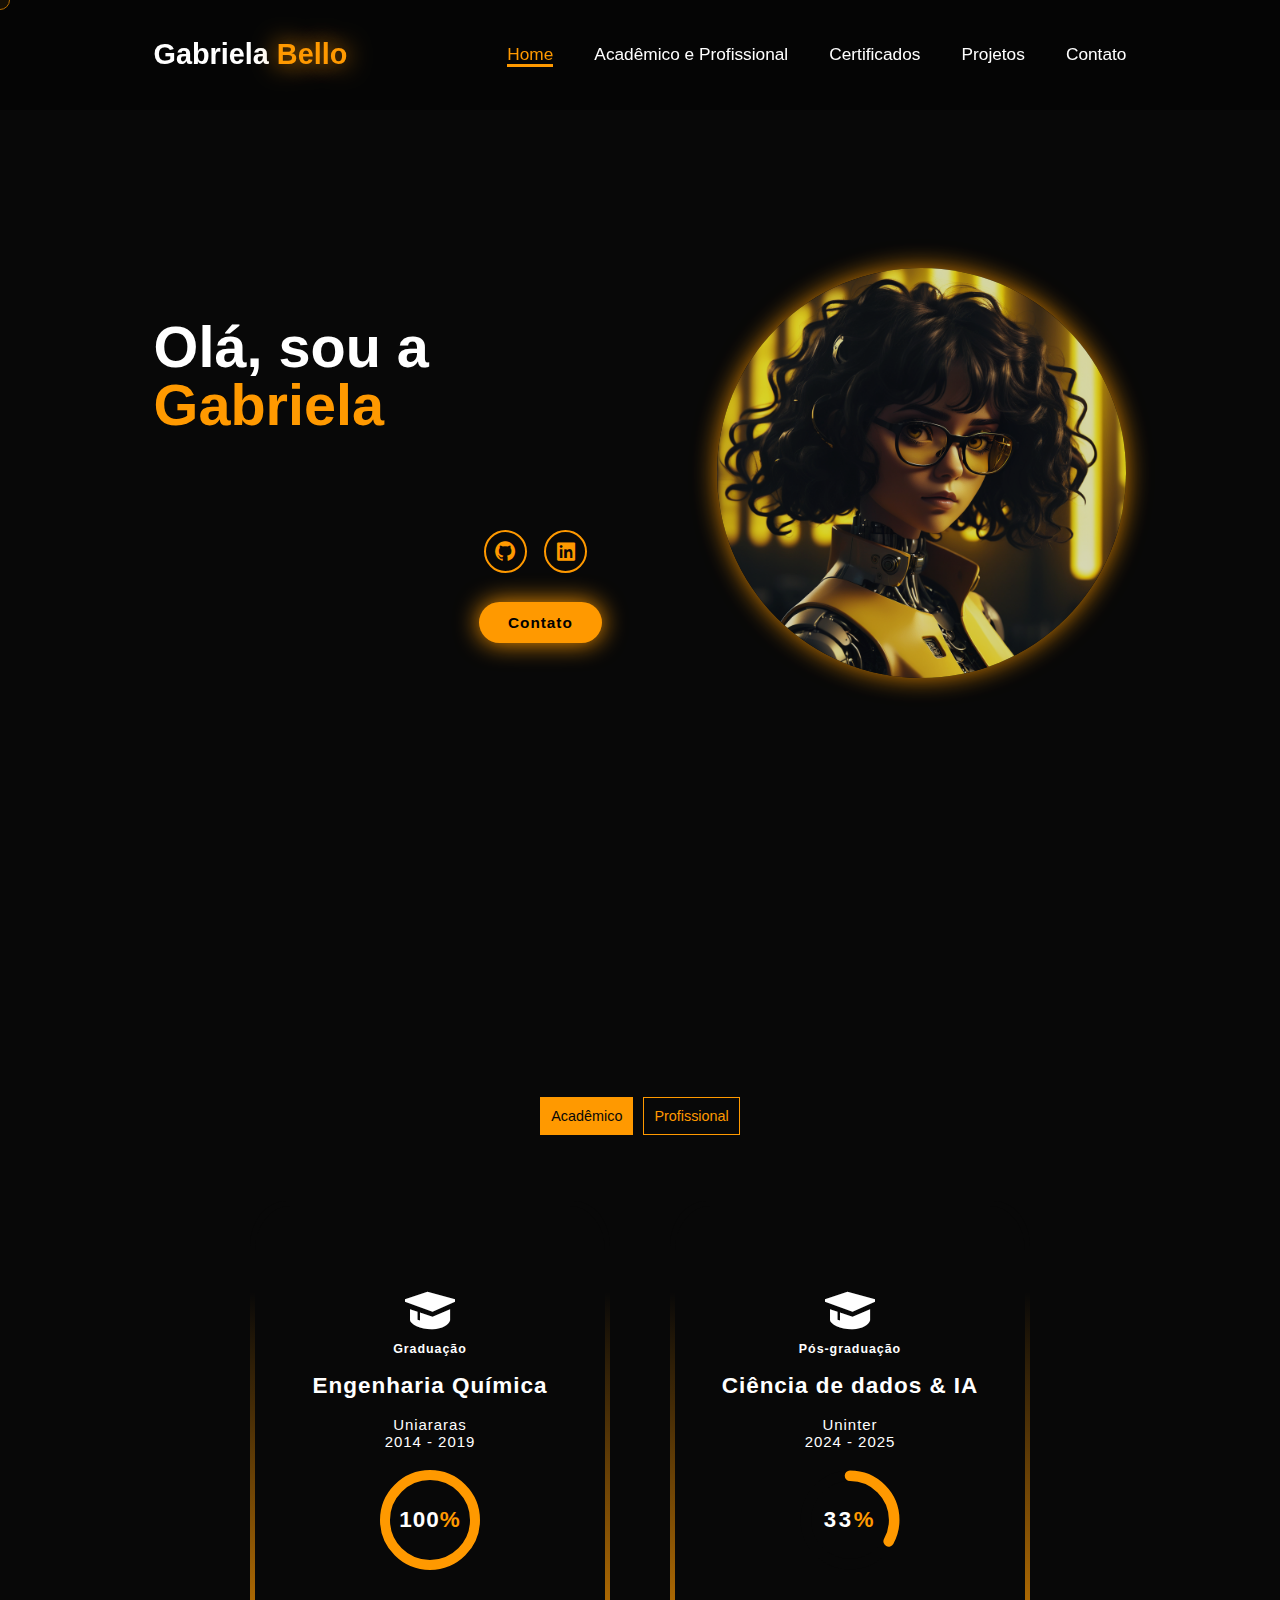
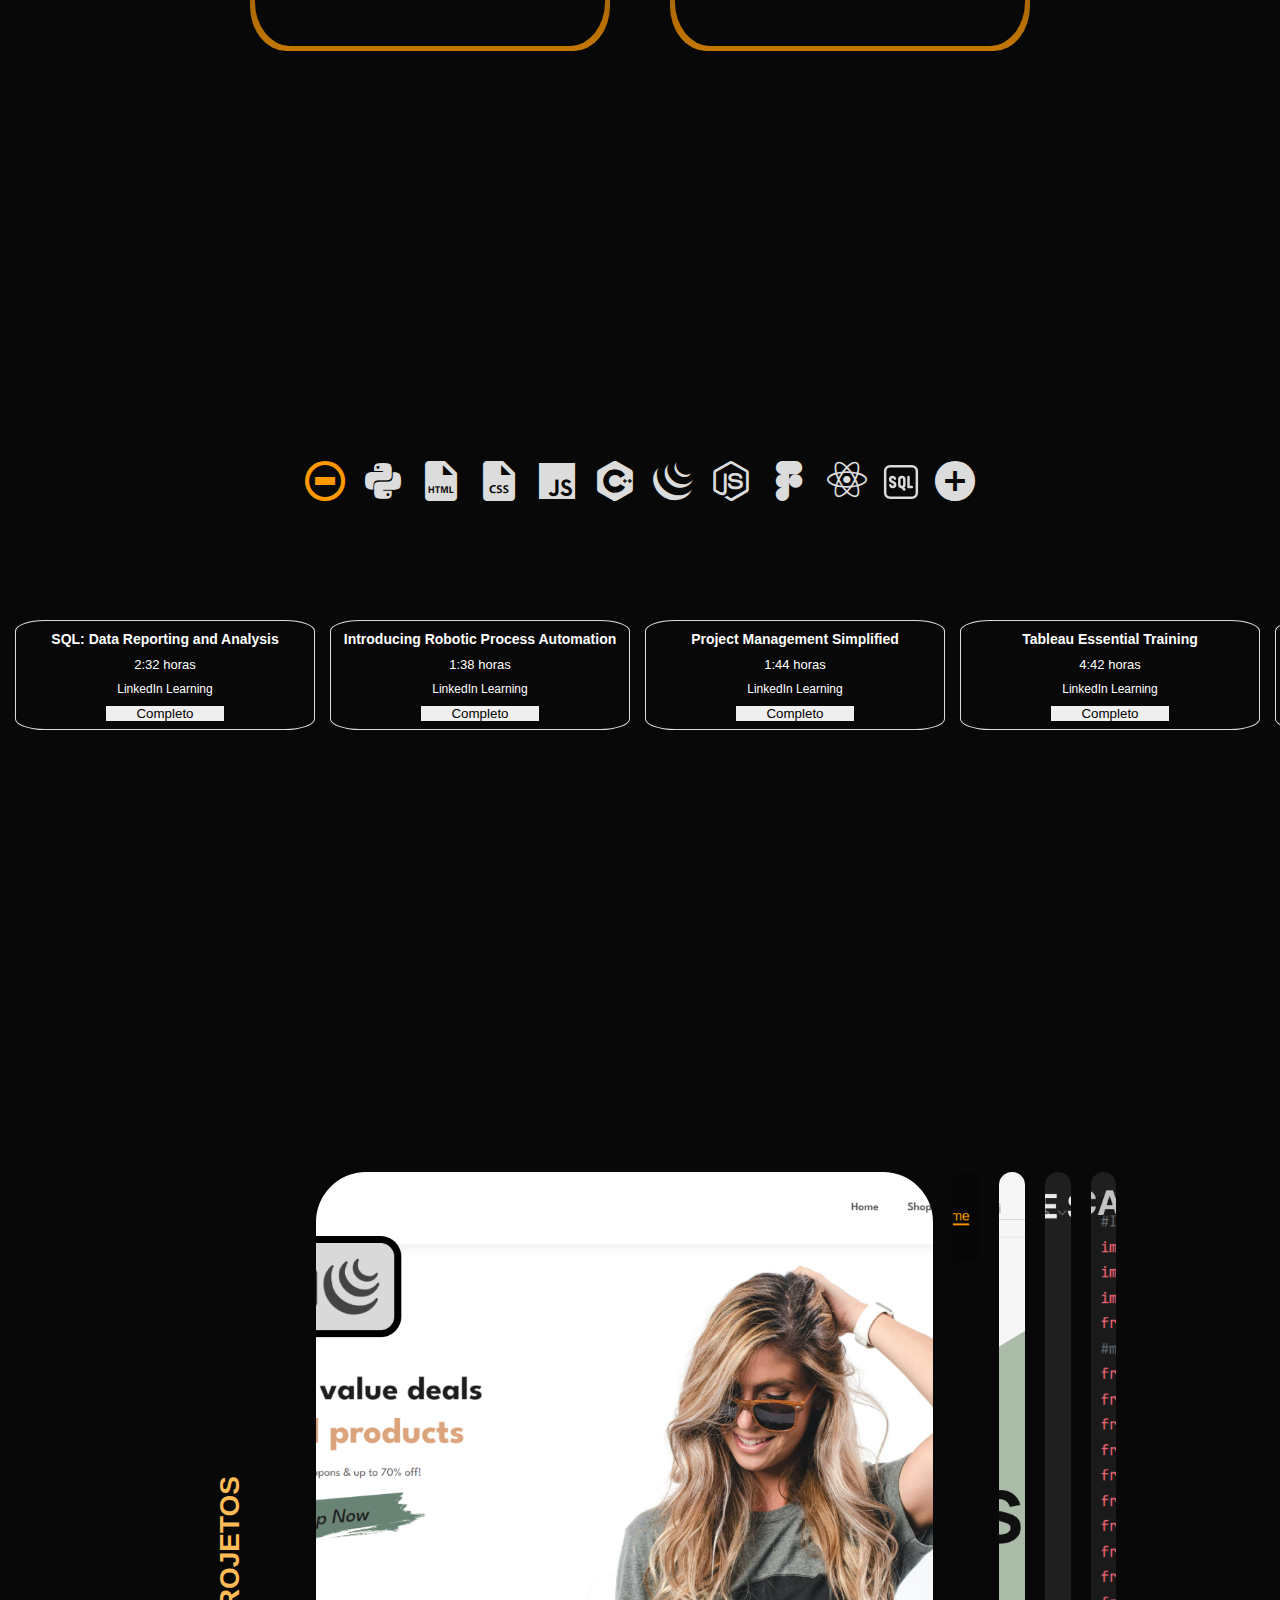
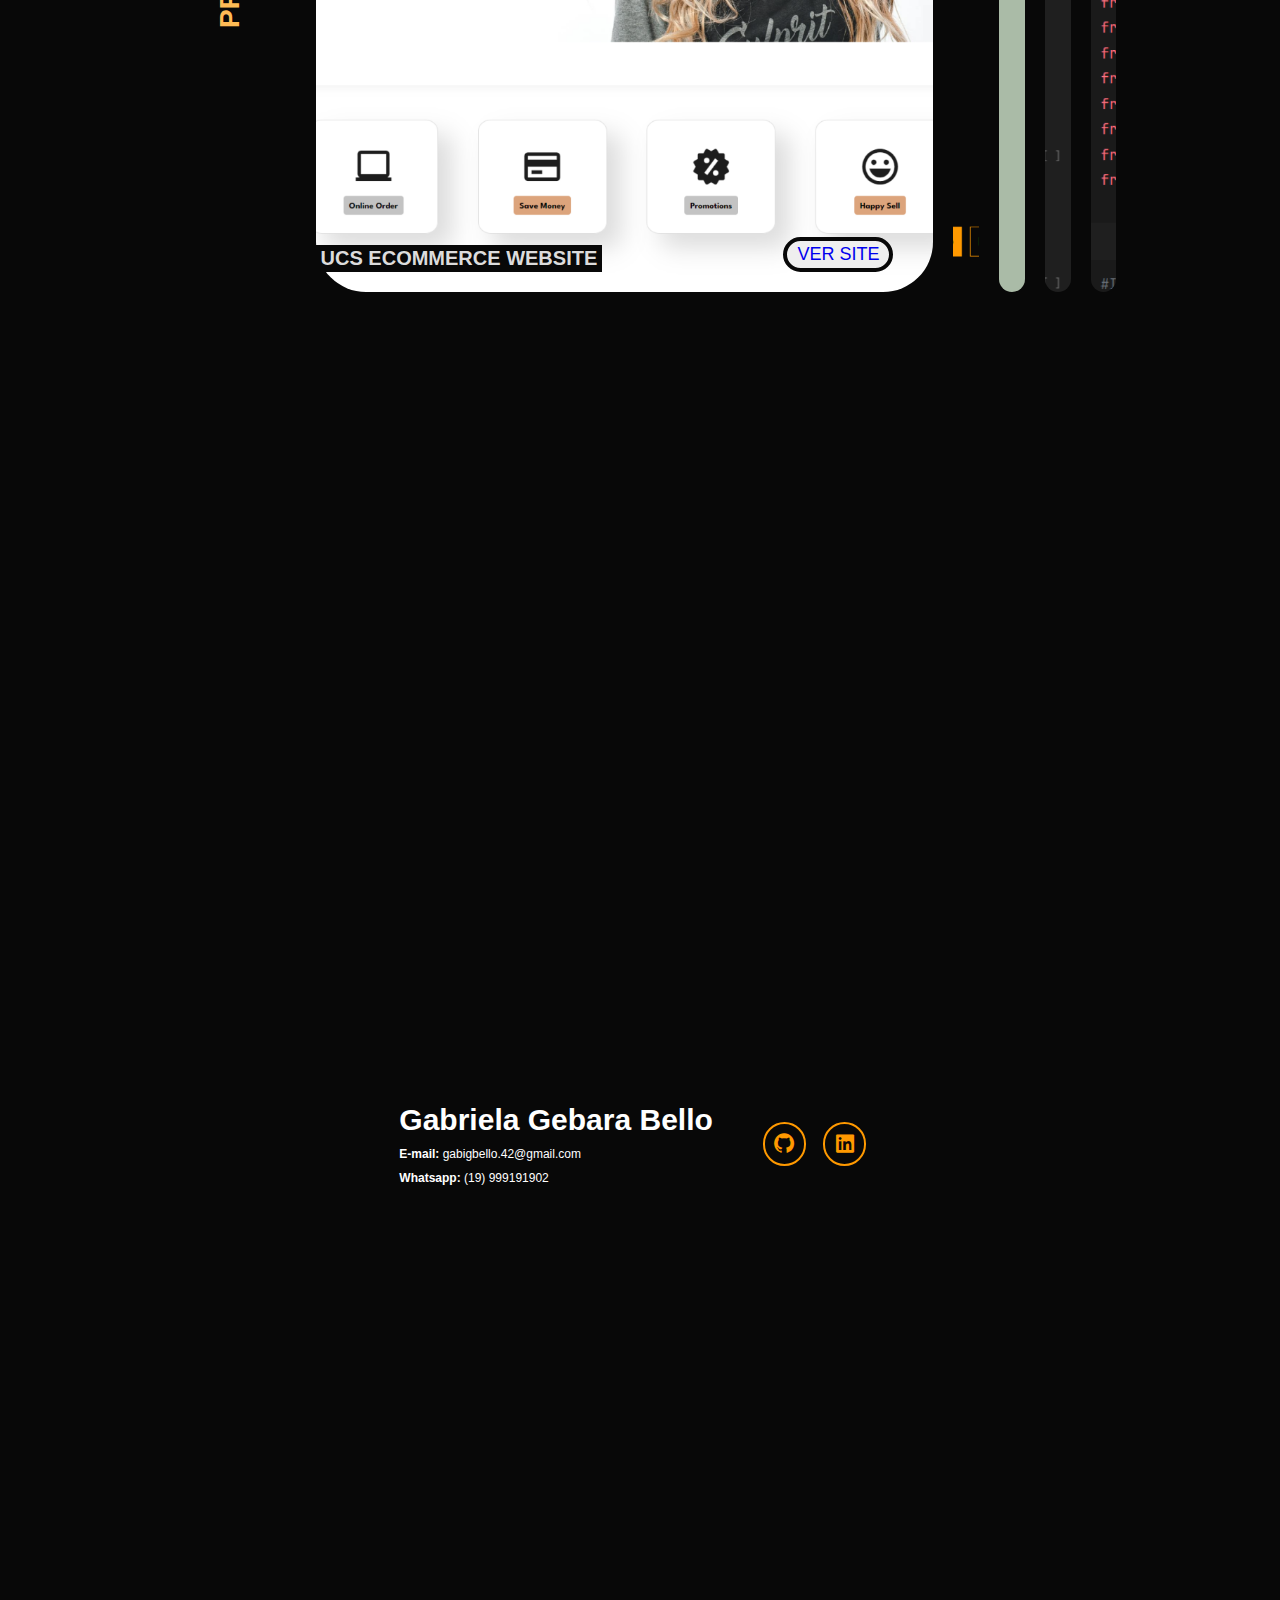
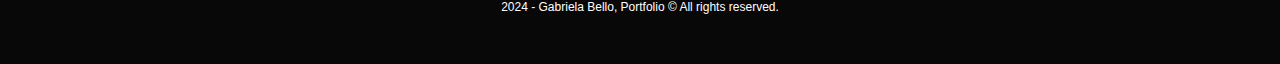
==== index.html @ f9c64245 "Update index.html" ====
<!DOCTYPE html>
<html lang="en">
<head>
    <meta charset="UTF-8">
    <meta name="viewport" content="width=device-width, initial-scale=1.0">
    <title>Gabriela Bello</title>
    <link rel="stylesheet" href="./styles.css"/>
    <link href='https://unpkg.com/boxicons@2.1.4/css/boxicons.min.css' 
    rel='stylesheet'>
    <script src="./jquery/jquery-3.7.1.js"></script>
</head>
<body>
    <!--CURSOR SETTINGS-->
    <div class="cursor outer"></div>
    <div class="cursor inner"></div>

    <!--HEADER-->
    <header class="header">
        <a href="#home" class="logo">
            Gabriela <span>Bello</span>
        </a>

        <i class="bx bx-menu" id="menu-icon"></i>

        <nav class="navbar">
            <a href="#home" class="active">Home</a>
            <a href="#container_one">Acadêmico e Profissional</a>
            <a href="#knowledge">Certificados</a>
            <a href="#projects">Projetos</a>
            <a href="#contato">Contato</a>
        </nav>
    </header>

    <!--TELA INICIAL-->
    <section class="home" id="home">
        <div class="home-content">
            <h1>Olá, sou a <span>Gabriela</span></h1>
            <h3 class="text-animation">
                <span></span>
            </h3>

            <div class="social-icons">
                <a href="https://github.com/gabigbello">
                    <i class="bx bxl-github"></i>
                </a>
                <a href="https://www.linkedin.com/in/gabriela-gebara-bello-a9118a156/">
                    <i class="bx bxl-linkedin-square"></i>
                </a>
            </div>

            <div class="btn-group">
                <a href="#contato" class="btn">Contato</a>
            </div>
        </div>

        <div class="home-img">
            <img src="./images/Mysterious girl af831bce-9a97-474a-bcb1-e048ca433505.png" alt="AI generated image"/>
        </div>
    </section>

    <!--ACADÊMICO E PROFISSIONAL-->
    <section class="container" id="container_one">
        <div class="titles-btn">
            <button class="tab_btn active">Acadêmico</button>
            <button class="tab_btn">Profissional</button>
        </div>
        <!--Acadêmico-->
        <div class="content active">
            <div class="boxes">
                <div class="box_one">
                    <div class="text_boxone">
                        <i class='bx bxs-graduation'></i>
                        <h5>Graduação</h5><br>
                        <h2>Engenharia Química</h2><br>
                        <p>Uniararas<br>2014 - 2019</p>
                        <div class="circle-percentil">
                            <h2>100<span>%</span></h2></div>
                            </div>
                        </div>
                <div class="box_two">
                    <div class="text_boxtwo">
                        <i class='bx bxs-graduation'></i>
                        <h5>Pós-graduação</h5><br>
                        <h2>Ciência de dados & IA</h2><br>
                        <p>Uninter<br>2024 - 2025</p>
                        <svg class="circle-percentil" viewBox="0 0 36 36">
                            <path class="circle-bg"
                                d="M18 2.0845
                                    a 15.9155 15.9155 0 0 1 0 31.831
                                    a 15.9155 15.9155 0 0 1 0 -31.831"
                            />
                            <path class="circle"
                                stroke-dasharray="33, 100"
                                d="M18 2.0845
                                    a 15.9155 15.9155 0 0 1 0 31.831
                                    a 15.9155 15.9155 0 0 1 0 -31.831"
                            />
                            <text x="18" y="20.35" class="percentage">33<tspan>%</tspan></text>
                        </svg>
                    </div>
                </div>
            </div>
        </div>



        <!--Linetime - Profissional-->
        <div class="content">
            <div class="timeline">
                <ol>
                    <li>
                        <div>
                            <time>2016</time>
                            <h2>Tradutora de Conteúdos EN - PT</h2>
                            <h3>Freelancer</h4>
                            <p><i class='bx bx-current-location'></i>Freelancer.com</p>
                        </div>
                    </li>
                    <li>
                        <div>
                            <time>2019</time>
                            <h2>Aprendiz administrativo</h2>
                            <h3>Federal-Mogul/Tenneco Powertrain</h4>
                            <p><i class='bx bx-current-location'></i>Araras - SP</p>
                        </div>
                    </li>
                    <li>
                        <div>
                            <time>2020</time>
                            <h2>Estagiária em Compras</h2>
                            <h3>Tenneco Powertrain</h4>
                            <p><i class='bx bx-current-location'></i>Araras - SP</p>
                        </div>
                    </li>
                    <li>
                        <div>
                            <time>2021</time>
                            <h2>Analista de Compras Jr.</h2>
                            <h3>Stanley Electric do Brasil</h4>
                            <p><i class='bx bx-current-location'></i>Limeira - SP</p>
                        </div>
                    </li>
                    <li>
                        <div>
                            <time>2021</time>
                            <h2>Compradora Estratégica Jr.</h2>
                            <h3>Dairy Partners Americas</h4>
                            <p><i class='bx bx-current-location'></i>Araras - SP</p>
                        </div>
                    </li>
                    <li>
                        <div>
                            <time>2023</time>
                            <h2>Compradora Estratégica PL.</h2>
                            <h3>Dairy Partners Americas</h4>
                            <p><i class='bx bx-current-location'></i>Araras - SP</p>
                        </div>
                    </li>
                    <li>
                        <div>
                            <time>2024</time>
                            <h2>Analista de Compras PL.</h2>
                            <h3>Hyundai Motor Brasil</h4>
                            <p><i class='bx bx-current-location'></i>Piracicaba - SP</p>
                        </div>
                    </li>
                </ol>
        </div>
        </div>
    </section>

    <!--CERTIFICADOS E CONHECIMENTOS-->
    <div class="knowledge" id="knowledge">
        <div class="conhecimentos">
            <ol>
                <li id="clean"><i class='bx bx-no-entry'></i></li>
                <li id="python-course"><i class='bx bxl-python'></i></li>
                <li id="web-course"><i class='bx bxs-file-html' ></i></li>
                <li id="web-course"><i class='bx bxs-file-css' ></i></li>
                <li id="web-course"><i class='bx bxl-javascript' ></i></li>
                <li id="c-course"><i class='bx bxl-c-plus-plus' ></i></li>
                <li id="web-course"><i class='bx bxl-jquery' ></i></li>
                <li id="web-course"><i class='bx bxl-nodejs' ></i></li>
                <li id="figma-course"><i class='bx bxl-figma' ></i></li>
                <li id="web-course"><i class='bx bxl-react'></i></li>
                <li id="sql-course"><svg xmlns="http://www.w3.org/2000/svg" viewBox="0 0 24 24" width="40" height="40" color="gainsboro" fill="none">
                    <path d="M5.5 2.5C3.84315 2.5 2.5 3.84315 2.5 5.5V18.5C2.5 20.1569 3.84315 21.5 5.5 21.5H18.5C20.1569 21.5 21.5 20.1569 21.5 18.5V5.5C21.5 3.84315 20.1569 2.5 18.5 2.5H5.5Z" stroke="currentColor" stroke-width="1.5" stroke-linecap="round" stroke-linejoin="round" />
                    <path d="M8.41465 10C8.20873 9.4174 7.65311 9 7 9C6.17157 9 5.5 9.67157 5.5 10.5C5.5 12.5666 8.5 11.4334 8.5 13.5C8.5 14.3284 7.82843 15 7 15C6.34689 15 5.79127 14.5826 5.58535 14M12.5 15C11.6716 15 11 14.3284 11 13.5V10.5C11 9.67157 11.6716 9 12.5 9C13.3284 9 14 9.67157 14 10.5V13.5C14 14.3284 13.3284 15 12.5 15ZM12.5 15L14 16.5M16.5 9V15H18.5" stroke="currentColor" stroke-width="1.5" stroke-linecap="round" stroke-linejoin="round" />
                </svg></li>
                <li id="others-course"><i class='bx bxs-plus-circle'></i></li>
            </ol>
        </div>

        <div class="certificados">
            <div class="certificadoscont">
                <ol>
                    <li class="knowcontainer" id="sql-course">
                        <div class="knowcontent">
                            <h2>SQL: Data Reporting and Analysis</h2>
                            <h4>2:32 horas</h4>
                            <p>LinkedIn Learning</p>
                            <button href="#">Completo</button>
                        </div>
                    </li> 
                    <li class="knowcontainer" id="python-course">
                        <div class="knowcontent" >
                            <h2>Introducing Robotic Process Automation</h2>
                            <h4>1:38 horas</h4>
                            <p>LinkedIn Learning</p>
                            <button href="#">Completo</button>
                        </div>
                    </li> 
                    <li class="knowcontainer" id="others-course">
                        <div class="knowcontent">
                            <h2>Project Management Simplified</h2>
                            <h4>1:44 horas</h4>
                            <p>LinkedIn Learning</p>
                            <button href="#">Completo</button>
                        </div>
                    </li> 
                    <li class="knowcontainer" id="others-course">
                        <div class="knowcontent">
                            <h2>Tableau Essential Training</h2>
                            <h4>4:42 horas</h4>
                            <p>LinkedIn Learning</p>
                            <button href="#">Completo</button>
                        </div>
                    </li> 
                    <li class="knowcontainer" id="others-course">
                        <div class="knowcontent">
                            <h2>Microsoft Power Apps Essential Training</h2>
                            <h4>1:33 horas</h4>
                            <p>LinkedIn Learning</p>
                            <button href="#">Completo</button>
                        </div>
                    </li> 
                    <li class="knowcontainer" id="others-course">
                        <div class="knowcontent">
                            <h2>SAP MM Purchasing Simplified</h2>
                            <h4>3 horas</h4>
                            <p>Udemy</p>
                            <button href="#">Completo</button>
                        </div>
                    </li> 
                    <li class="knowcontainer" id="others-course">
                        <div class="knowcontent">
                            <h2>Negociação em Compras</h2>
                            <h4>15 horas</h4>
                            <p>SENAC</p>
                            <button href="#">Completo</button>
                        </div>
                    </li> 
                    <li class="knowcontainer" id="others-course">
                        <div class="knowcontent">
                            <h2>Microsoft Power BI para Data Science</h2>
                            <h4>54 horas</h4>
                            <p>Data Science Academy</p>
                            <button href="#">Completo</button>
                        </div>
                    </li> 
                    <li class="knowcontainer" id="others-course">
                        <div class="knowcontent">
                            <h2>Excel Power Query Training</h2>
                            <h4>5 horas</h4>
                            <p>Udemy</p>
                            <button href="#">Completo</button>
                        </div>
                    </li> 
                    <li class="knowcontainer" id="python-course">
                        <div class="knowcontent">
                            <h2>Mestre da automação (Python)</h2>
                            <h4>30 horas</h4>
                            <p>DevAprender</p>
                            <button href="#">Completo</button>
                        </div>
                    </li> 
                    <li class="knowcontainer" id="python-course">
                        <div class="knowcontent">
                            <h2>Formação Cientista de Dados</h2>
                            <h4>46:16 horas</h4>
                            <p>Udemy</p>
                            <button href="#">Em andamento</button>
                        </div>
                    </li> 
                    <li class="knowcontainer" id="web-course">
                        <div class="knowcontent">
                            <h2>Complete Web Development Bootcamp</h2>
                            <h4>61:44 horas</h4>
                            <p>Udemy</p>
                            <button href="#">Em andamento</button>
                        </div>
                    </li> 
                    <li class="knowcontainer" id="figma-course">
                        <div class="knowcontent">
                            <h2>Web design com Figma</h2>
                            <h4>2:43 horas</h4>
                            <p>Domestika</p>
                            <button href="#">Concluído</button>
                        </div>
                    </li> 
                </ol>
            </div>
            <div class="certificadoscont">
                <ol>
                    <li class="knowcontainer">
                        <div class="knowcontent" id="sql-course">
                            <h2>SQL: Data Reporting and Analysis</h2>
                            <h4>2:32 horas</h4>
                            <p>LinkedIn Learning</p>
                            <button href="#">Complete</button>
                        </div>
                    </li> 
                    <li class="knowcontainer">
                        <div class="knowcontent" id="python-course">
                            <h2>Introducing Robotic Process Automation</h2>
                            <h4>1:38 horas</h4>
                            <p>LinkedIn Learning</p>
                            <button href="#">Complete</button>
                        </div>
                    </li> 
                    <li class="knowcontainer">
                        <div class="knowcontent" id="others-course">
                            <h2>Project Management Simplified</h2>
                            <h4>1:44 horas</h4>
                            <p>LinkedIn Learning</p>
                            <button href="#">Complete</button>
                        </div>
                    </li> 
                    <li class="knowcontainer">
                        <div class="knowcontent" id="others-course">
                            <h2>Tableau Essential Training</h2>
                            <h4>4:42 horas</h4>
                            <p>LinkedIn Learning</p>
                            <button href="#">Complete</button>
                        </div>
                    </li> 
                    <li class="knowcontainer">
                        <div class="knowcontent" id="others-course">
                            <h2>Microsoft Power Apps Essential Training</h2>
                            <h4>1:33 horas</h4>
                            <p>LinkedIn Learning</p>
                            <button href="#">Complete</button>
                        </div>
                    </li> 
                    <li class="knowcontainer">
                        <div class="knowcontent" id="others-course">
                            <h2>SAP MM Purchasing Simplified</h2>
                            <h4>3 horas</h4>
                            <p>Udemy</p>
                            <button href="#">Complete</button>
                        </div>
                    </li> 
                    <li class="knowcontainer">
                        <div class="knowcontent" id="others-course">
                            <h2>Negociação em Compras</h2>
                            <h4>15 horas</h4>
                            <p>SENAC</p>
                            <button href="#">Complete</button>
                        </div>
                    </li> 
                    <li class="knowcontainer">
                        <div class="knowcontent" id="others-course">
                            <h2>Microsoft Power BI para Data Science</h2>
                            <h4>54 horas</h4>
                            <p>Data Science Academy</p>
                            <button href="#">Complete</button>
                        </div>
                    </li> 
                    <li class="knowcontainer">
                        <div class="knowcontent" id="others-course">
                            <h2>Excel Power Query Training</h2>
                            <h4>5 horas</h4>
                            <p>Udemy</p>
                            <button href="#">Complete</button>
                        </div>
                    </li> 
                    <li class="knowcontainer">
                        <div class="knowcontent" id="python-course">
                            <h2>Mestre da automação (Python)</h2>
                            <h4>30 horas</h4>
                            <p>DevAprender</p>
                            <button href="#">Complete</button>
                        </div>
                    </li> 
                    <li class="knowcontainer">
                        <div class="knowcontent" id="python-course">
                            <h2>Formação Cientista de Dados</h2>
                            <h4>46:16 horas</h4>
                            <p>Udemy</p>
                            <button href="#">Complete</button>
                        </div>
                    </li> 
                    <li class="knowcontainer">
                        <div class="knowcontent" id="web-course">
                            <h2>The Complete 2024 Web Development Bootcamp</h2>
                            <h4>61:44 horas</h4>
                            <p>Udemy</p>
                            <button href="#">Complete</button>
                        </div>
                    </li> 
                    <li class="knowcontainer">
                        <div class="knowcontent" id="figma-course">
                            <h2>Web design com Figma</h2>
                            <h4>2:43 horas</h4>
                            <p>Domestika</p>
                            <button href="#">Concluído</button>
                        </div>
                    </li>
                </ol>
            </div>    
        </div>
    </div>

    <!--PROJETOS-->
    <section class="projects" id="projects">
        <div class="title-projects">
            <h2>PROJETOS</h2>
        </div>
        <div class="container-images">
            <div class="panel active" style="background-image: url('./images/project-1.png');">
                <h1>UCS ECOMMERCE WEBSITE</h1>
                <button><a href="https://gabigbello.github.io/UCS_Ecommerce/public/">VER SITE</a></button>
            </div>
            <div class="panel" style="background-image: url('./images/project-2.png');">
                <h1>Portfolio B&Y</h1>
                <button>VOCÊ JÁ ESTÁ NO SITE</button>
            </div>
            <div class="panel" style="background-image: url('./images/project-3.png');">
                <h1>RE-DESIGN DE PÁGINA: STANLEY</h1>
                <button>EM DESENVOLVIMENTO</button>
            </div>
            <div class="panel" style="background-image: url('./images/project-5.png');">
                <button><a href="https://github.com/gabigbello/Titanic_prediction.git">VER ESTUDO</a></button>
            </div>
            <div class="panel" style="background-image: url('./images/project-7.png');">
                <button><a href="https://github.com/gabigbello/House_prices.git">VER ESTUDO</a></button>
            </div>
        </div>
        </div>
    </section>

    <!--CONTATO-->
    <section class="contato" id="contato">
        <div class="main-info">
            <h2>Gabriela Gebara Bello</h2>
            <div>
            <p><strong>E-mail:</strong> gabigbello.42@gmail.com</p>
            <p><strong>Whatsapp:</strong> (19) 999191902</p>
            </div>
        </div>
        <div class="social-icons">
            <a href="#">
                <i class="bx bxl-github"></i>
            </a>
            <a href="#">
                <i class="bx bxl-linkedin-square"></i>
            </a>
        </div>
    </section>

    <!--FOOTER-->
    <footer>
        <div>
        <p>2024 - Gabriela Bello, Portfolio © All rights reserved.</p>
        </div>
    </footer>

    <script src="./index.js"></script>
</body>
</html>
---- styles.css ----
*{
    margin:0;
    padding:0;
    box-sizing: border-box;
    text-decoration: none;
    border:none;
    outline: none;
    scroll-behavior: smooth;
    font-family: "Poppins",sans-serif;
}

:root{
    --bg-color: #080808;
    --second-bg-color:#1b0000;
    --text-color:white;
    --main-color:#ff9900;
}

html{
    font-size:60%;
    overflow-x: hidden;
}

body{
    background:var(--bg-color);
    color:var(--text-color);
    cursor:none;
}

a{
    cursor:none;
}

.cursor{
    position:absolute;
    height:20px;
    width:20px;
    border-radius: 50%;
    transform: translate(-50%,-50%);
    pointer-events: none;
}   

.outer{
    border: 1px solid var(--main-color);
}

.inner{
    background: var(--main-color);
    opacity: 0.1;
    transition: 250ms ease-out;
}

.cursor.hover{
    transform: translate(-50%,-50%) scale(2);
    transition: transform 250ms ease-in-out;
}

.inner.hover{
    background: var(--main-color);
    mix-blend-mode: difference;
}

/* HEADER */
.header{
    position:fixed;
    top:0;
    left:0;
    padding: 4rem 12% 4rem;
    background: rgba(0,0,0,0.3);
    backdrop-filter:blue(10px);
    display:flex;
    justify-content: space-between;
    align-items: center;
    z-index:100;
    width:100%;
}

.logo{
    font-size:3rem;
    color: var(--text-color);
    font-weight: 800;
    cursor:pointer;
    transition:0.3s ease;
}

logo:hover{
    transform:scale(1,1);
}

.logo span{
    text-shadow: 0 0 25px var(--main-color);
    color:var(--main-color);
}

.navbar a{
    font-size:1.8rem;
    color:var(--text-color);
    margin-left: 4rem;
    font-weight: 500;
    transition:0.3s ease;
    border-bottom: 3px solid transparent;

}

.navbar a:hover,
.navbar a.active{
    color: var(--main-color);
    border-bottom: 3px solid var(--main-color);
}

#menu-icon{
    font-size:3.6rem;
    color:var(--main-color);
    display:none;
}

/* TELA INICIAL */
section{
    min-height: 100vh;
    padding: 15rem 12% 10rem;
}

.home{
    display: flex;
    align-items: center;
    justify-content: center;
    gap:12rem;
}

.home-content{
    display:flex;
    flex-direction: column;
    align-items: flex-end;
    text-align: left;
    justify-content: center;
}

span{
    color:var(--main-color);
}

.home-content h3{
    margin-bottom: 2rem;
    margin-top: 1rem;
    font-size: 3.5rem;
}

.home-content h1{
    font-size:6rem;
    font-weight: 700;
    margin-top:1.5rem;
    line-height:1;
}

.home-img img{
    position: relative;
    width:32vw;
    border-radius: 50%;
    box-shadow: 0 0 25px var(--main-color);
    cursor: pointer;
    transition: 0.4s ease-in-out;
    opacity: 85%;
}

.home-img img:hover{
    box-shadow: 0 0 25px var(--main-color),
                0 0 50px var(--main-color),
                0 0 100px var(--main-color);
}

.home-content p{
    font-size: 1.5rem;
    font-weight: 500;
    line-height: 1.8;
    max-width: 1000px;
}

.social-icons a{
    display: inline-flex;
    justify-content: center;
    align-items: center;
    width:4.5rem;
    height:4.5rem;
    background: transparent;
    border:2px solid var(--main-color);
    font-size: 2.5rem;
    border-radius: 50%;
    color:var(--main-color);
    margin:3rem 1.5rem 3rem 0;
    transition: 0.3s ease;
}

.social-icons a:hover{
    color:var(--text-color);
    transform: scale(1.3)translateY(-5px);
    box-shadow: 0 0 25px var(--main-color-);
    background-color: var(--main-color);
}

.btn-group .btn{
    display: inline-block;
    padding: 1rem 2.8rem;
    background: var(--main-color);
    box-shadow: 0 0 25px var(--main-color);
    border-radius: 4rem;
    font-size:1.6rem;
    color:black;
    border:2px solid transparent;
    letter-spacing:0.1rem;
    font-weight: 600;
    transition: 0.3 ease-in-out;
    cursor: pointer;
}

.btn-group .btn:hover{
    transform: scale(1.05);
    box-shadow: 0 0 50px var(--main-color);
}

.btn-group{
    display: flex;
    align-items: center;
    gap:1.5rem;
}

.btn-group a:nth-of-type(2){
    background-color: black;
    color:var(--main-color);
    border:2px solid var(--main-color);
    box-shadow: 0 0 25px transparent;
}

.btn-group a:nth-of-type(2):hover{
    box-shadow: 0 0 25px var(--main-color);
    background-color: var(--main-color);
    color:black;
}

.text-animation{
    font-size: 32px;
    font-weight: 600;
    min-width:280px;
}

.text-animation span{
    position: relative;
    align-self: right;
}

.text-animation span::before{
    content:"Front-end developer";
    color:var(--main-color);
    animation: words 20s infinite;
}

.text-animation span::after{
    content: "";
    background-color: var(--bg-color);
    position:absolute;
    width: calc(100% + 8px);
    height:100%;
    border-left: 3px solid var(--bg-color);
    right:-8px;
    animation: cursor 0.6s infinite, typing 20s steps(14) infinite;
} 

@keyframes cursor{
    to{
        border-left:2px solid var(--main-color);
    }
}

@keyframes words{
    0%,
    20%{
        content:"Desenvolvedora Front-end";
    }
    21%,
    40%{
        content: "Desenvolvedora Python";
    }
    41%,
    60%{
        content: "Desenvolvedora Full-stack";
    }
    61%,
    80%{
        content: "Estudante de UX/UI";
    }
    81%,
    100%{
        content:"Cientista de dados & IA";
    }
}

@keyframes typing{
    10%,
    15%,
    30%,
    35%,
    50%,
    55%,
    70%,
    75%,
    90%,
    95%{
        width:0;
    }
    5%,
    20%,
    25%,
    40%,
    45%,
    60%,
    80%,
    85%{
        width: calc(100% + 8px);
    }
}

/* ACADÊMICO E PROFISSIONAL */

.container{
    height:100vh;
    width: 100%;
    display: flex;
    flex-direction: column;
    justify-content: center;
    gap:10%;
}

.container .titles-btn{
    display: flex;
    align-items: center;
    justify-content: center;
    gap:10px;
    cursor: pointer;
}

.container .titles-btn .tab_btn{
    background-color: var(--bg-color);
    list-style: none;
    color:var(--main-color);
    border: 1px solid var(--main-color);
    font-size: 1.5rem;
    gap:10px;
    padding:10px;
    cursor: pointer;
}

.container .titles-btn .tab_btn:hover{
    background-color: var(--main-color);
    color:var(--bg-color);
}

.container .titles-btn .tab_btn.active{
    color:var(--bg-color);
    background-color: var(--main-color);
}

.container .boxes{
    display:flex;
    justify-content: center;
    align-items: center;
    text-align: center;
    letter-spacing:0.1rem;
    gap:60px;
}

.container .content{
    display:none;
    animation:moving .5s ease;
}

@keyframes moving{
    from{transform:translateX(50px);opacity:0;}
    to{transform:translateX(0px);opacity:1;}
}

.container .content.active{
    display:block;
}

.box_one{
    border-radius: 10%;
    height:50vh;
    width: 40vh;
    font-size: 15px;
    display: flex;
    justify-content: center;
    align-items: center;
    position:relative;
    background-color: var(--bg-color);
    overflow: hidden;
    z-index: 1;
}

.box_one::before{
    content:'';
    position: absolute;
    width:140%;
    height:140%;
    background-image: linear-gradient(transparent 30%,var(--main-color));
    animation: rotate 3s linear infinite;
    z-index: -1;
    padding:20px;
    border-radius: 10%;
}

.box_one::after{
    content:'';
    position: absolute;
    background:var(--bg-color);
    inset:5px;
    border-radius: 10%;
    z-index: -1;
}

@keyframes rotate{
    from{
        transform: rotate(0deg)
    }
    to{
        transform: rotate(360deg)
    }
}

.text_boxone .bx{
    font-size: 60px;
}

.text_boxone {
    display:flex;
    justify-content: center;
    align-items: center;
    flex-direction: column;
    height:100%;
    width: 100%;
}

.box_one .text_boxone .circle-percentil {
    background-color: transparent;
    margin-top: 20px;
    height: 100px;
    width: 100px;
    display: flex;
    align-items: center;
    justify-content: center;
    z-index: 1;
    border: 10px solid var(--main-color);
    border-radius: 50%;
    fill: none;
}

.box_two{
    background-color: var(--bg-color);
    border-radius: 10%;
    height:50vh;
    width: 40vh;
    font-size: 15px;
    display: flex;
    justify-content: center;
    align-items: center;
    position:relative;
    overflow:hidden;
    z-index: 1;
}

.box_two::before{
    content:'';
    position: absolute;
    width:140%;
    height:140%;
    background-image: linear-gradient(transparent 30%,var(--main-color));
    animation: rotate 3s linear infinite;
    z-index: -1;
    padding:20px;
    border-radius: 10%;
}

.box_two::after{
    content:'';
    position: absolute;
    background:var(--bg-color);
    inset:5px;
    border-radius: 10%;
    z-index: -1;
}

@keyframes rotate{
    from{
        transform: rotate(0deg)
    }
    to{
        transform: rotate(360deg)
    }
}

.text_boxtwo .bx{
    font-size: 60px;
}

.text_boxtwo {
    display:flex;
    justify-content: center;
    align-items: center;
    flex-direction: column;
    height:100%;
    width: 100%;
}

.box_two .text_boxtwo .circle-percentil {
    margin-top: 20px;
    height: 100px;
    width: 100px;
}

.circle-bg {
    fill: none;
    stroke: var(--bg-color);
    stroke-width: 3.8;
}

.circle {
    fill: none;
    stroke: var(--main-color);
    stroke-width: 3.8;
    stroke-linecap: round;
    transition: stroke-dasharray 0.6s ease 0s;
}

.percentage {
    font-size: 8px;
    text-anchor: middle;
    text-align: center;
    fill:white;
    font-weight: 600;
}

tspan{
    fill:var(--main-color);
}

@keyframes spin{
    from{
        --angle:0deg;
    }
    to{
        --angle:360deg;
    }
}

/*-----------------------------------*/

.timeline ol{
    font-size: 0;
    width: 100vw;
    padding: 150px 0;
    transition: all 1s;
    margin-bottom:0;
}

.timeline ol li{
    position: relative;
    display: inline-block;
    list-style-type: none;
    width: 160px;
    height:3px;
    background-color: var(--main-color);
    box-shadow: 0 0 25px var(--main-color);
}

.timeline ol li:last-child{
    width:150px;
}

.timeline ol li:not(:last-child)::after{
    content: '';
    position: absolute;
    top:50%;
    left:calc(100% + 1px);
    bottom:0;
    width:12px;
    height:12px;
    transform: translateY(-50%);
    border-radius: 50%;
    background: var(--main-color);
}

.timeline ol li div{
    position: absolute;
    left: calc(100% + 7px);
    width: 280px;
    padding:15px;
    font-size: 1rem;
    white-space: normal;
    color:white;
    background-color: var(--bg-color);
}

.timeline ol li div::before{
    content:'';
    position:absolute;
    top:100%;
    left:0;
    width: 0;
    height:0;
    border-style: solid;
}

.timeline ol li:nth-child(odd) div{
    top:-16px;
    transform: translateY(-100%);
}

.timeline ol li::nth-child(odd) div::before{
    top:100%;
    border-width: 8px 8px 0 0;
    border-color:var(--main-color) transparent transparent transparent;
}

.timeline ol li:nth-child(even) div{
    top:calc(100% + 16px);
}

.timeline ol li:nth-child(even) div::before{
    top:-8px;
    border-width: 8px 0 0 8px;
    border-color: transparent transparent transparent var(--main-color);
}

.timeline ol li div time{
    font-size: 13px;
}

/* CONHECIMENTOS E CERTIFICADOS */

.knowledge{
    height:90vh;
    display:block;
    padding-top:150px;
}

.knowledge .conhecimentos ol{
    display: flex;
    justify-content: center;
    align-items: center;
    flex-direction: row;
    list-style-type: none;
    height:30vh;
    gap:10px;
}

.knowledge .conhecimentos ol li{
    font-size:5rem;
    color:gainsboro;
}

.knowledge .conhecimentos ol li:hover{
    color:var(--main-color);
    cursor: pointer;
}

.knowledge .conhecimentos ol li svg:hover{
    color:var(--main-color);
    cursor: pointer;
}

/*-----------------------------------*/

@keyframes slide{
    from{
        transform: translateX(0);
    }
    to{
        transform: translateX(-1500%);
    }
}

.animate{
    animation: slide 30s infinite linear;
}

.certificados{
    height:200px;
    overflow: hidden;
    white-space: nowrap;
    background:var(--bg-color);
    width:1500%;
    display:flex;
}

.certificados .certificadoscont ol{
    display: flex;
    justify-content: center;
    align-items: center;
    list-style-type: none;
    text-align: center;
    gap:15px;
    margin-left:15px;
}

.certificados .certificadoscont ol .knowcontainer .knowcontent{
    height:110px;
    width: 300px;
    padding:10px;
    border: 1px solid gainsboro;
    border-radius: 10%;
}

.certificados .certificadoscont ol .knowcontainer .knowcontent h2{
    font-size: 14px;
    text-wrap: wrap;
    padding-bottom: 10px;
}

.certificados .certificadoscont ol .knowcontainer .knowcontent h4{
    font-size: 13px;
    font-weight: normal;
    padding-bottom: 10px;
}

.certificados .certificadoscont ol .knowcontainer .knowcontent p{
    font-size: 12px;
    padding-bottom: 10px;
}

.certificados .certificadoscont ol .knowcontainer .knowcontent button{
    padding:0 30px;   
}

.knowledge .conhecimentos ol li.active{
    color:var(--main-color);
}

.certificadoscont ol li {
    display: none;
}

.certificadoscont ol li.active {
    display: block;
}

/* PROJECTS */

.projects{
    display:flex;
    justify-content: center;
    align-items: center;
    height:140vh;
    padding-top:40px;
}

.projects .title-projects h2{
    transform: rotate(-90deg);
    font-size: 28px;
    margin-bottom:120px;
    color:#ffbb55;
}

.projects .container-images{
    display:flex;
    justify-content: center;
    height: 100vh;
    width:120vw;
    overflow: hidden;
}

.panel{
    background-size: cover;
    background-position: center;
    background-repeat: no-repeat;
    height:80vh;
    border-radius: 50px;
    color:var(--bg-color);
    cursor:pointer;
    flex:0.5;
    margin:10px;
    position:relative;
    transition:all 700ms ease-in;
}

.panel h1{
    font-size: 20px;
    position:absolute;
    bottom:20px;
    margin:0;
    opacity:0;
    background-color: #080808;
    color:gainsboro;
    padding:2px 5px;
}

.panel.active{
    flex:12;
}

.panel.active h1,
.panel.active button{
    opacity:1;
    transition:opacity 0.3s ease-in 0.4s;
}

.panel button{
    color:var(--bg-color);
    padding:3px 10px;
    position: absolute;
    right:40px;
    bottom:20px;
    opacity:0;
    margin:0;
    font-size: 18px;
    border:4px solid var(--bg-color);
    cursor: pointer;
    border-radius: 50px;
}

.panel button:hover{
    color:gainsboro;
    background-color: var(--bg-color);
    border:4px solid gainsboro;
}

@media (max-width:480px){
    .container{
        width:100vw;
        transition: opacity 0.3s ease-in 0.4s;

    }

    .panel:nth-of-type(4),
    .panel:nth-of-type(5){
        display:none;
    }
}

/* CONTATO */

.contato{
    display: flex;
    align-items: center;
    justify-content: center;
    margin-top:0;
    margin-bottom: 30px;
}

.contato .main-info{
    margin-right:50px;
}

.contato h2{
    font-size: 30px;
    padding:5px 0;
}

.contato p{
    font-size: 12px;
    padding: 5px 0;
}

/* FOOTER */

footer{
    text-align: center;
    font-size: 12px;
    margin-bottom: 50px;
}

/* APARECER DURANTE SCROLL */

@keyframes appear{
    from{
       opacity:0;
       scale:0.5; 
    }
    to{
        opacity:1;
        scale:1;
    }
}

section,
#knowledge,
#container_one {
    animation: appear linear;
    animation-timeline: view();
    animation-range:entry 0% cover 40%;
}
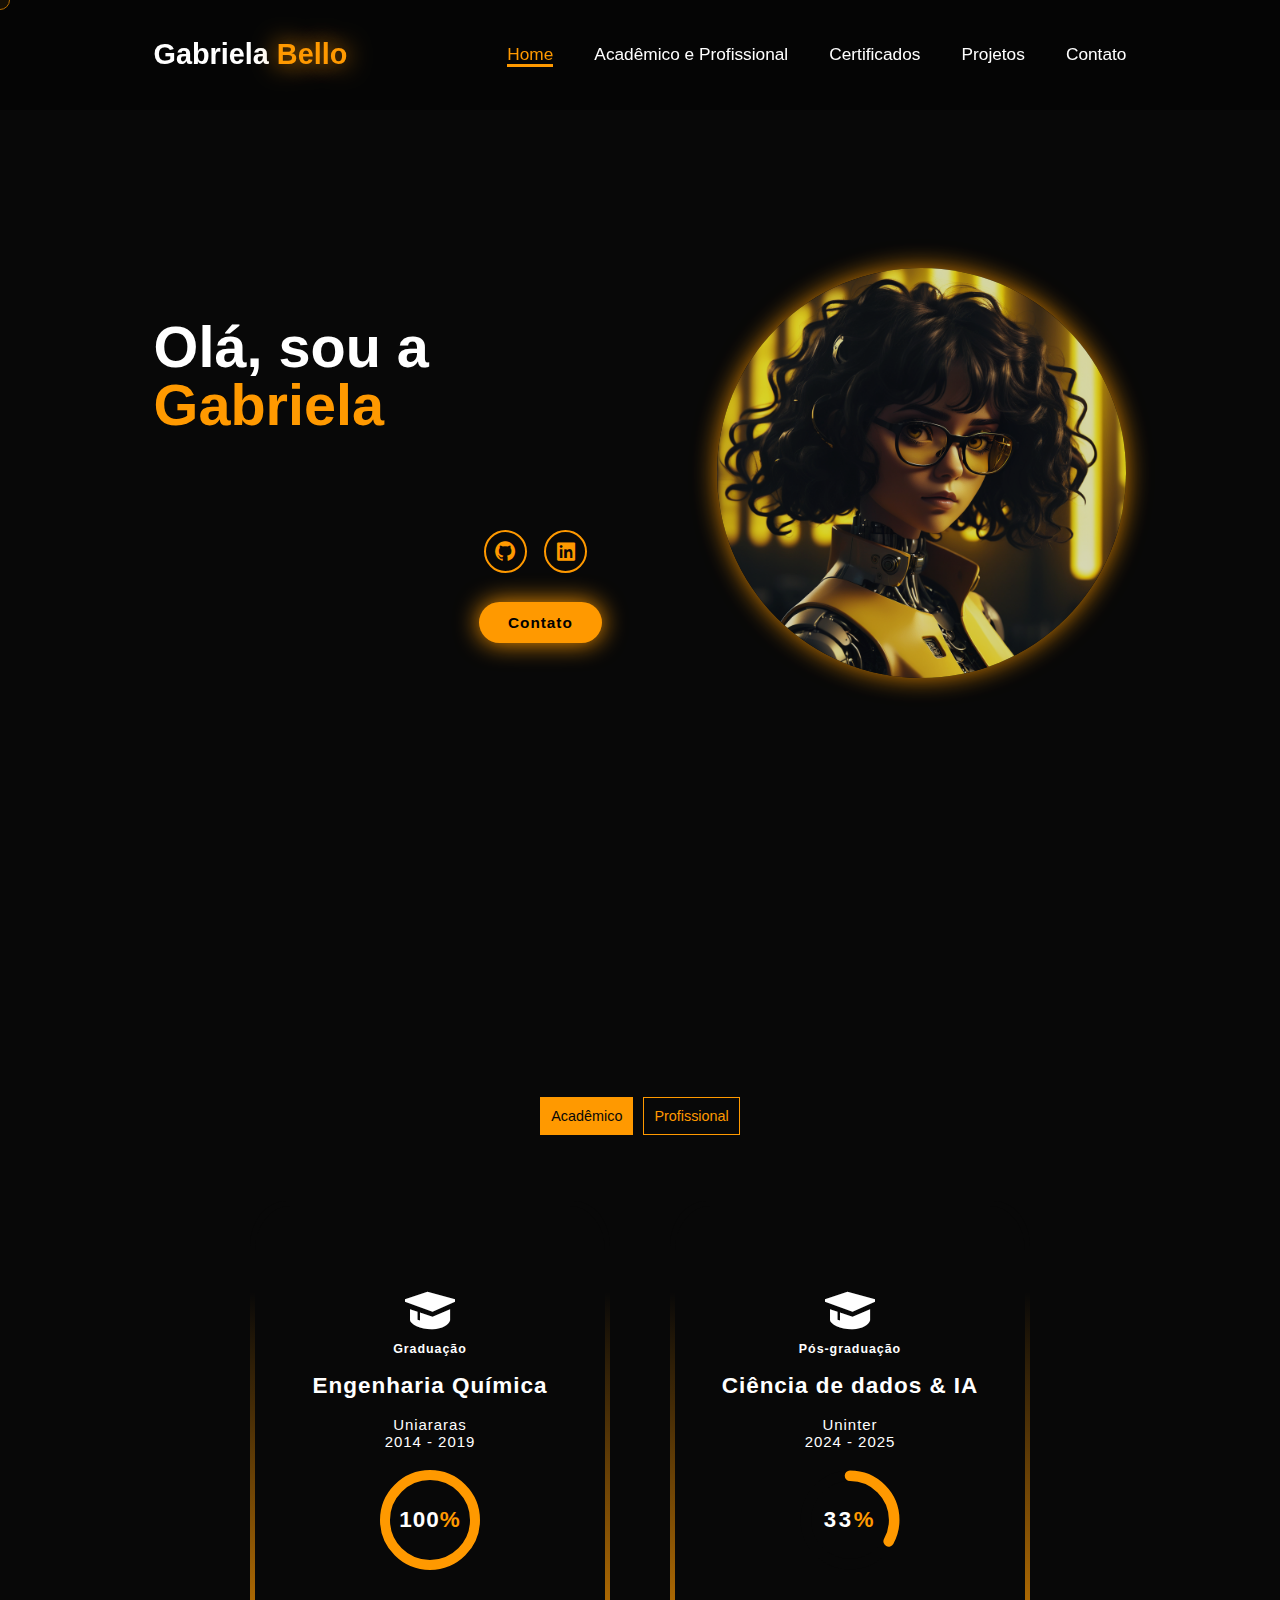
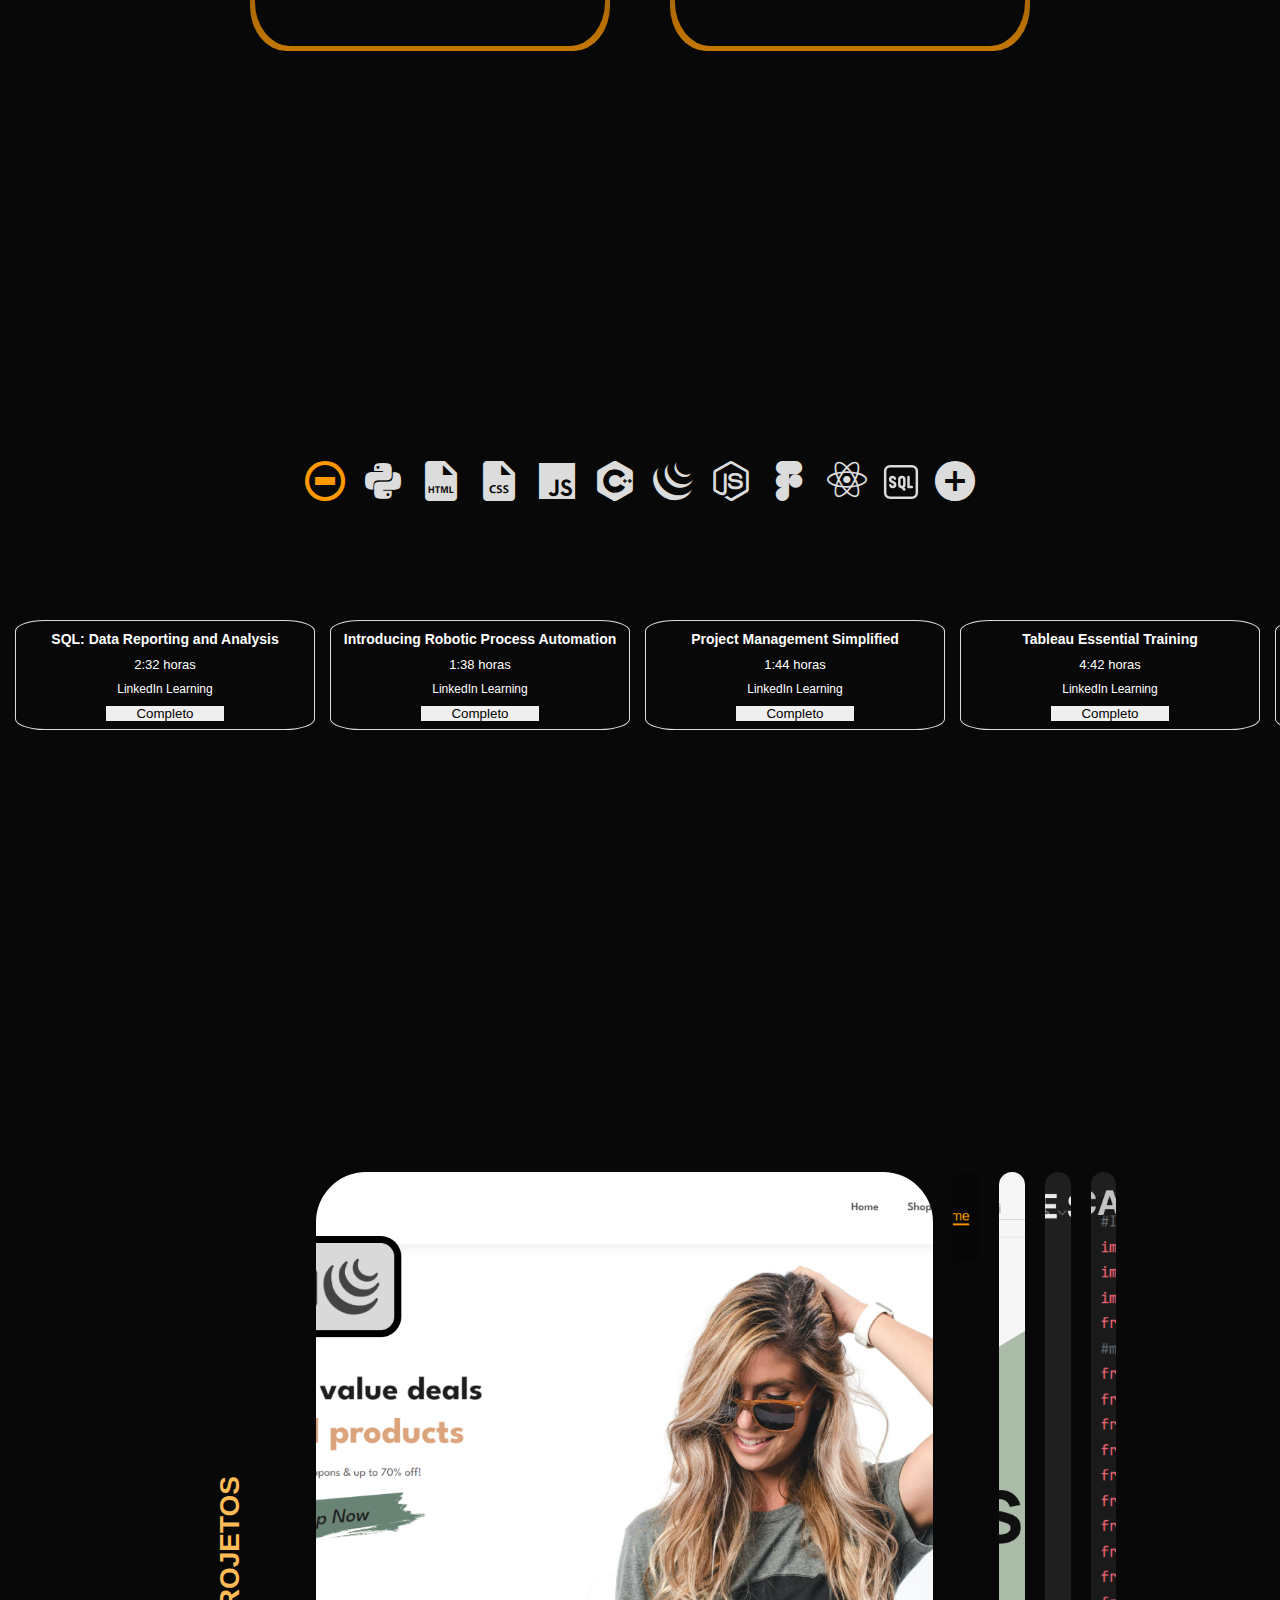
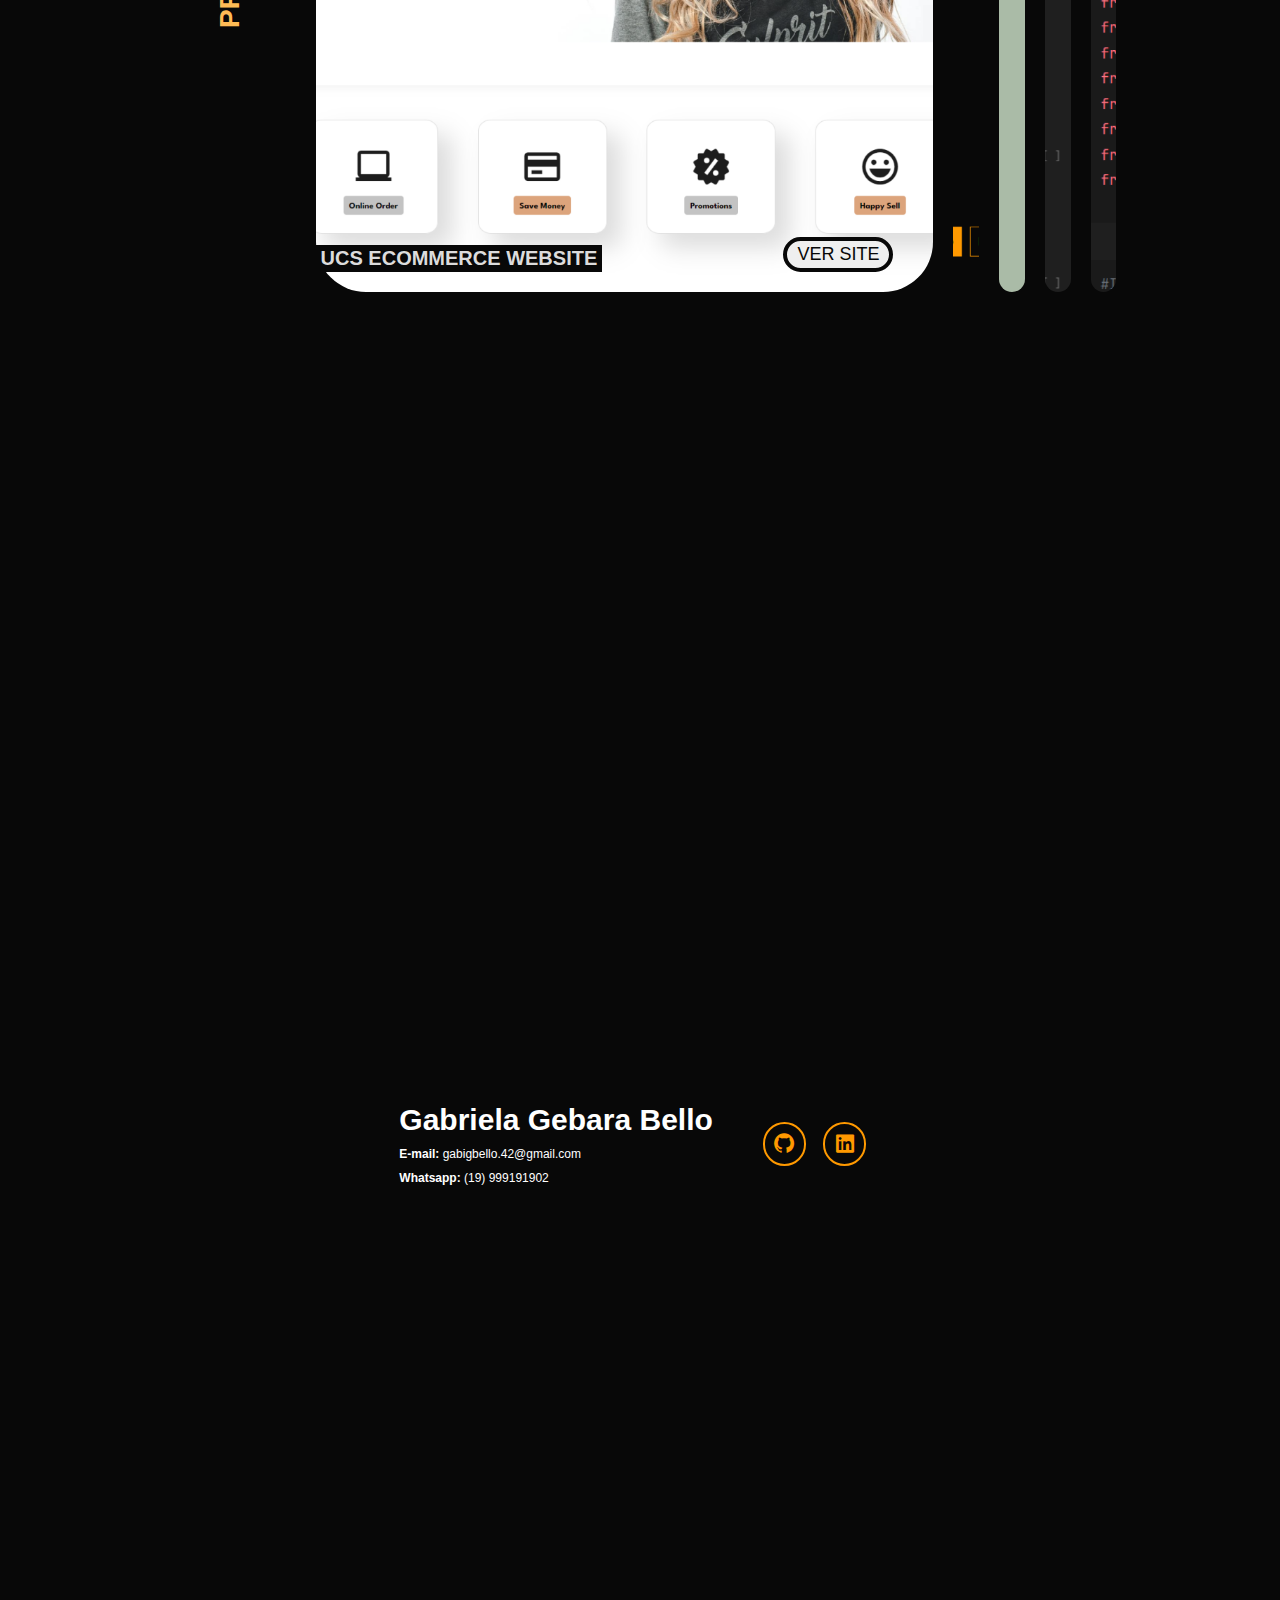
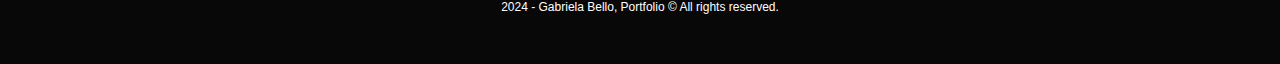
==== commit fffe6ec1: "Update index.html" ====
--- a/index.html
+++ b/index.html
@@ -419,7 +419,7 @@
         <div class="container-images">
             <div class="panel active" style="background-image: url('./images/project-1.png');">
                 <h1>UCS ECOMMERCE WEBSITE</h1>
-                <button><a href="https://gabigbello.github.io/UCS_Ecommerce/public/">VER SITE</a></button>
+                <a href="https://gabigbello.github.io/UCS_Ecommerce/public/"><button>VER SITE</button></a>
             </div>
             <div class="panel" style="background-image: url('./images/project-2.png');">
                 <h1>Portfolio B&Y</h1>
@@ -430,10 +430,10 @@
                 <button>EM DESENVOLVIMENTO</button>
             </div>
             <div class="panel" style="background-image: url('./images/project-5.png');">
-                <button><a href="https://github.com/gabigbello/Titanic_prediction.git">VER ESTUDO</a></button>
+                <a href="https://github.com/gabigbello/Titanic_prediction.git"><button>VER ESTUDO</button></a>
             </div>
             <div class="panel" style="background-image: url('./images/project-7.png');">
-                <button><a href="https://github.com/gabigbello/House_prices.git">VER ESTUDO</a></button>
+                <a href="https://github.com/gabigbello/House_prices.git"><button>VER ESTUDO</button></a>
             </div>
         </div>
         </div>
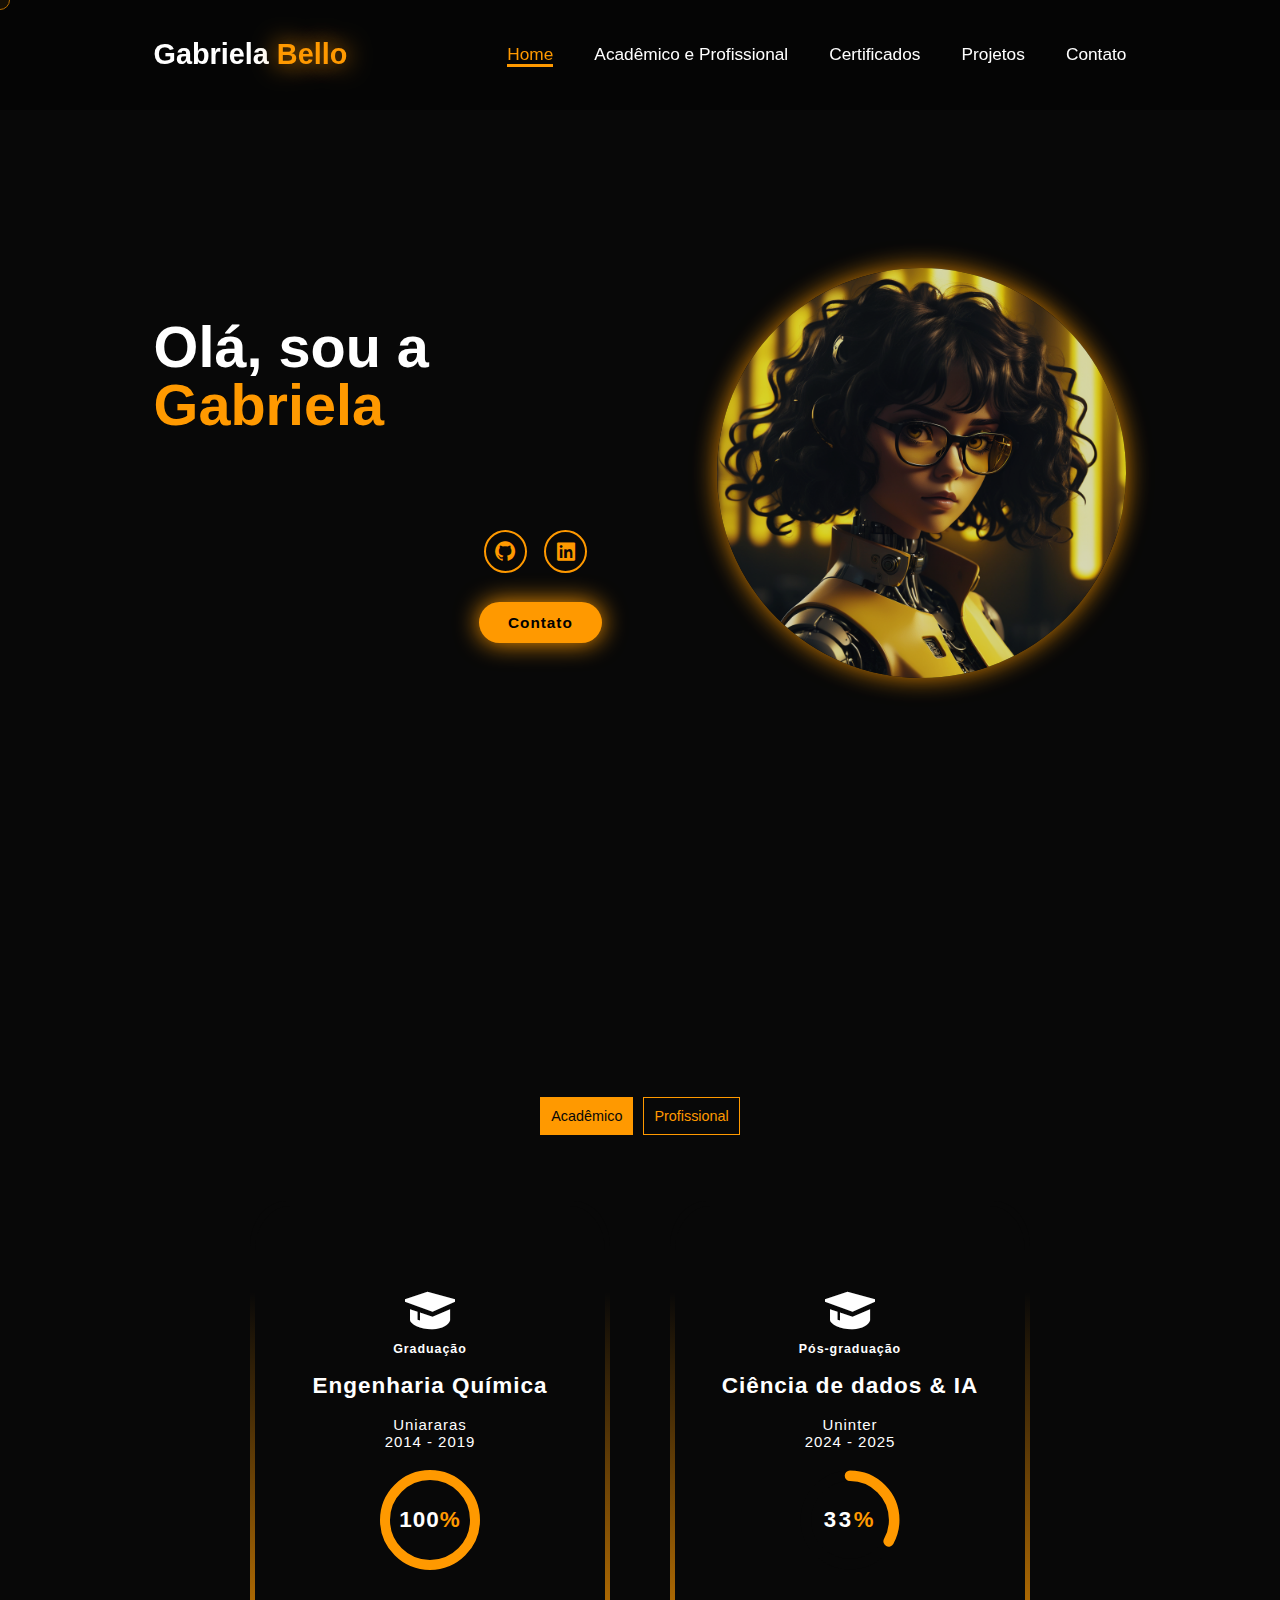
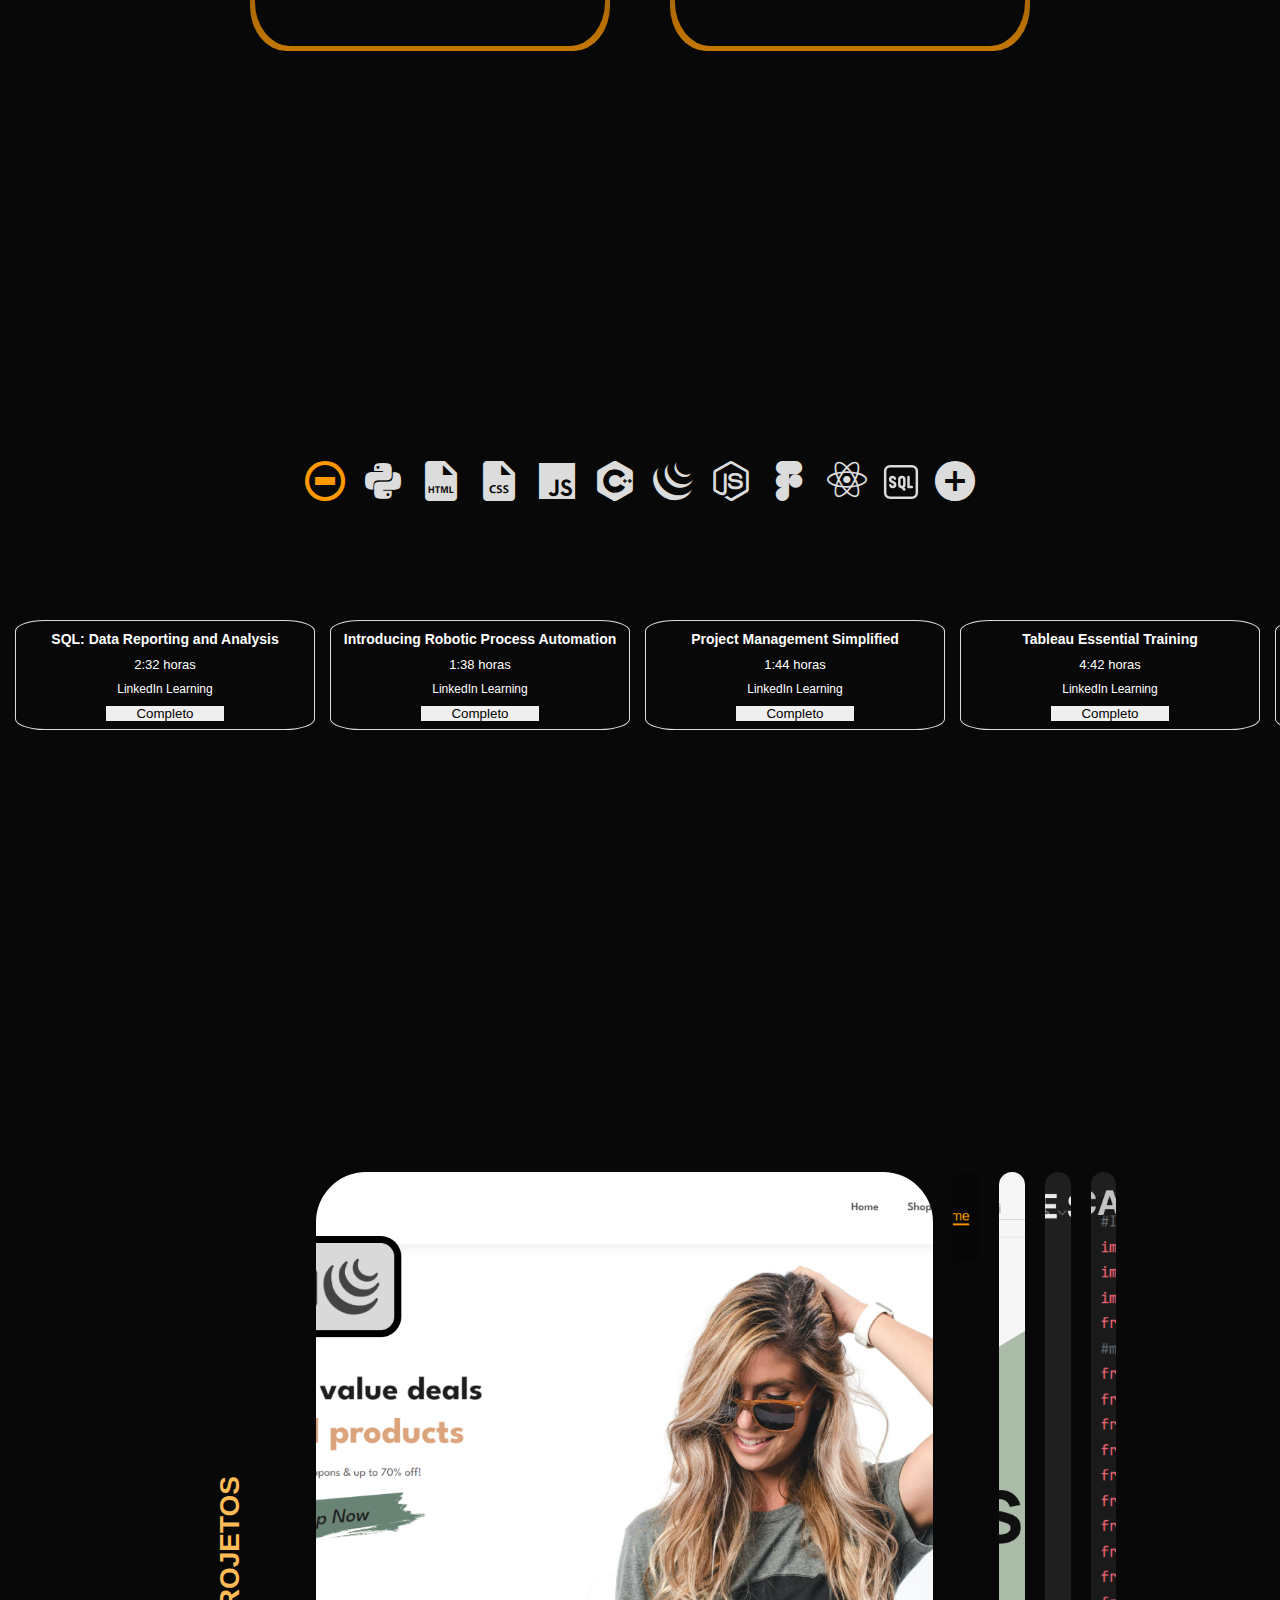
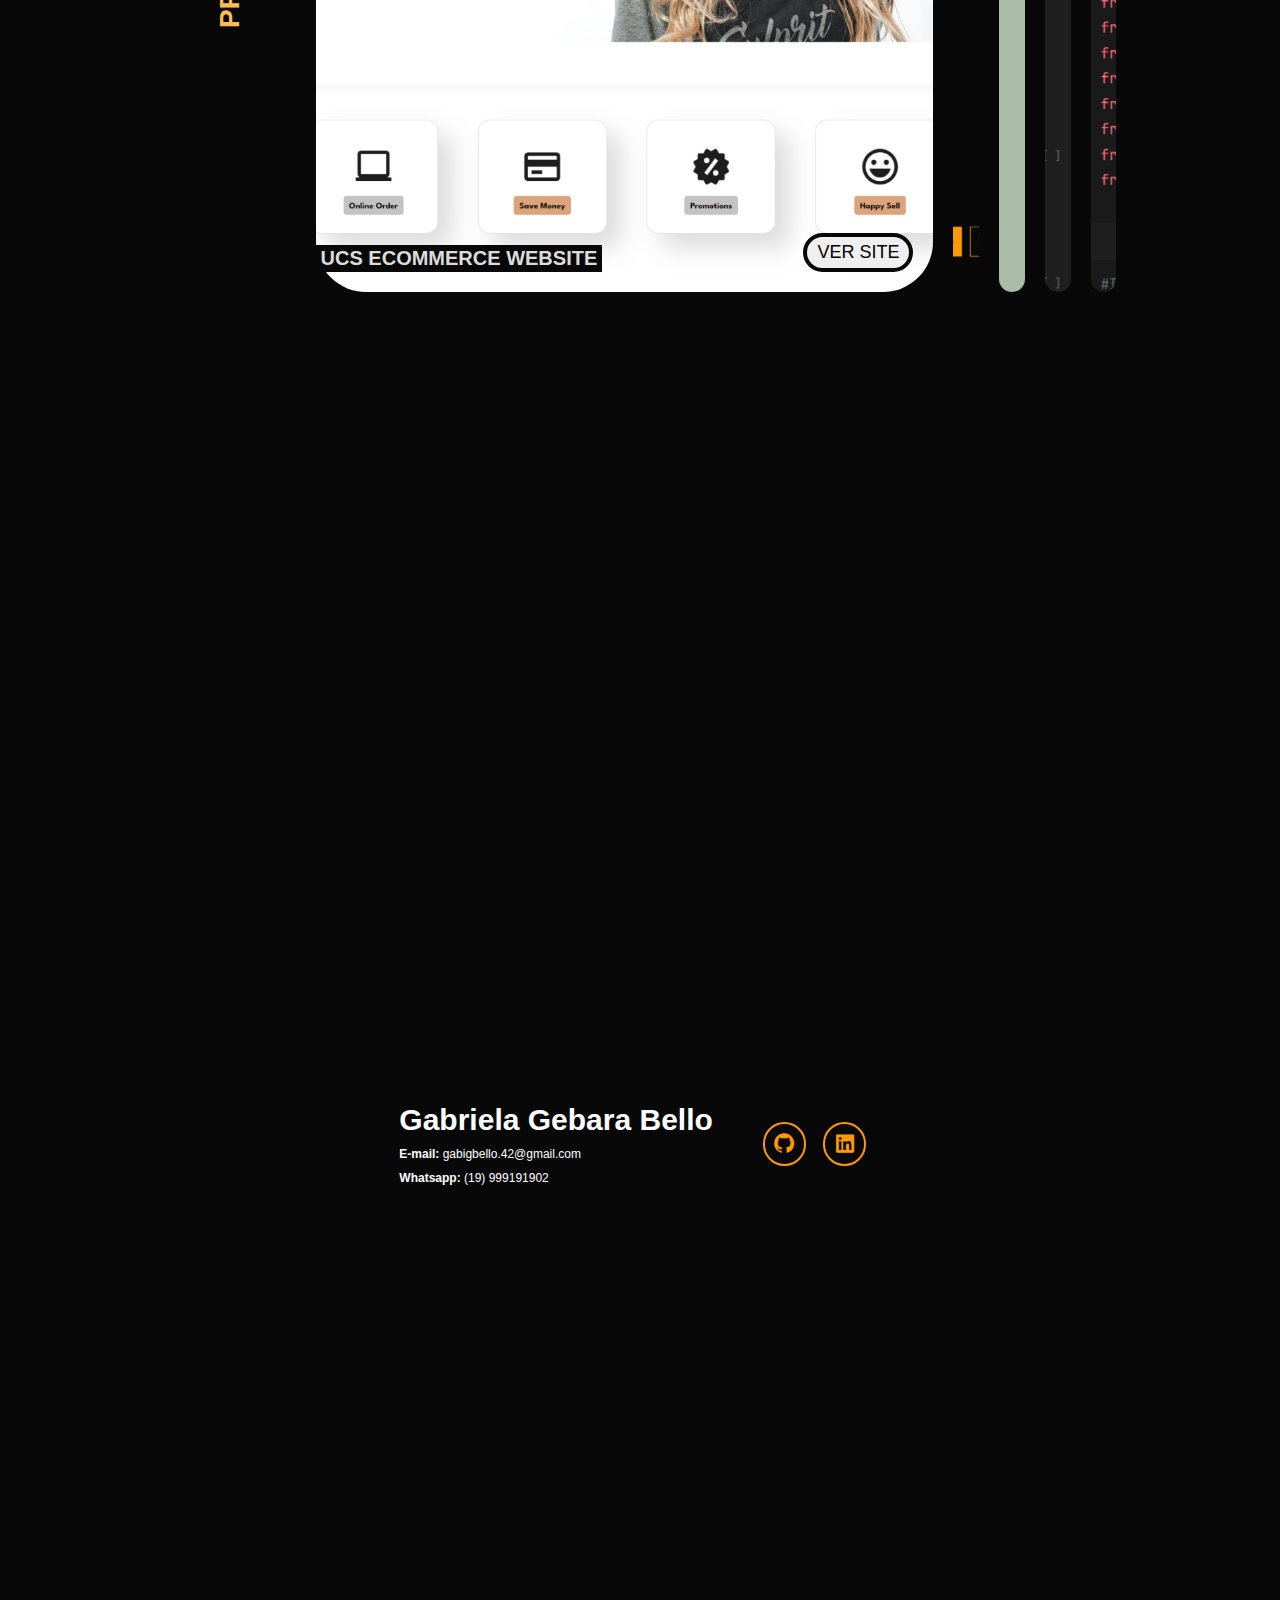
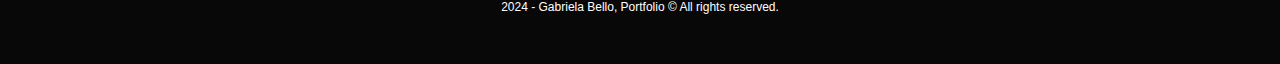
==== commit d6cb6f32: "Add files via upload" ====
--- a/index.html
+++ b/index.html
@@ -467,4 +467,4 @@
 
     <script src="./index.js"></script>
 </body>
-</html>
+</html>--- a/styles.css
+++ b/styles.css
@@ -788,37 +788,44 @@
     opacity:0;
     background-color: #080808;
     color:gainsboro;
-    padding:2px 5px;
+    padding:2px 5px; 
 }
 
 .panel.active{
     flex:12;
+    cursor:url('./cursor.svg'),auto;
 }
 
 .panel.active h1,
 .panel.active button{
     opacity:1;
     transition:opacity 0.3s ease-in 0.4s;
-}
-
-.panel button{
-    color:var(--bg-color);
-    padding:3px 10px;
+    z-index: 10;
+    display:block;
+}
+
+.panel button {
     position: absolute;
-    right:40px;
-    bottom:20px;
-    opacity:0;
-    margin:0;
+    right: 20px;
+    bottom: 20px;
+    padding: 5px 10px;
+    opacity: 0;
+    margin: 0;
     font-size: 18px;
-    border:4px solid var(--bg-color);
+    border: 4px solid var(--bg-color);
     cursor: pointer;
     border-radius: 50px;
+    z-index: 10;
+    width: auto; 
+    transition: all 0.3s ease-in-out; 
+    display: none;
 }
 
 .panel button:hover{
+    z-index: 10;
     color:gainsboro;
     background-color: var(--bg-color);
-    border:4px solid gainsboro;
+    cursor: pointer;
 }
 
 @media (max-width:480px){
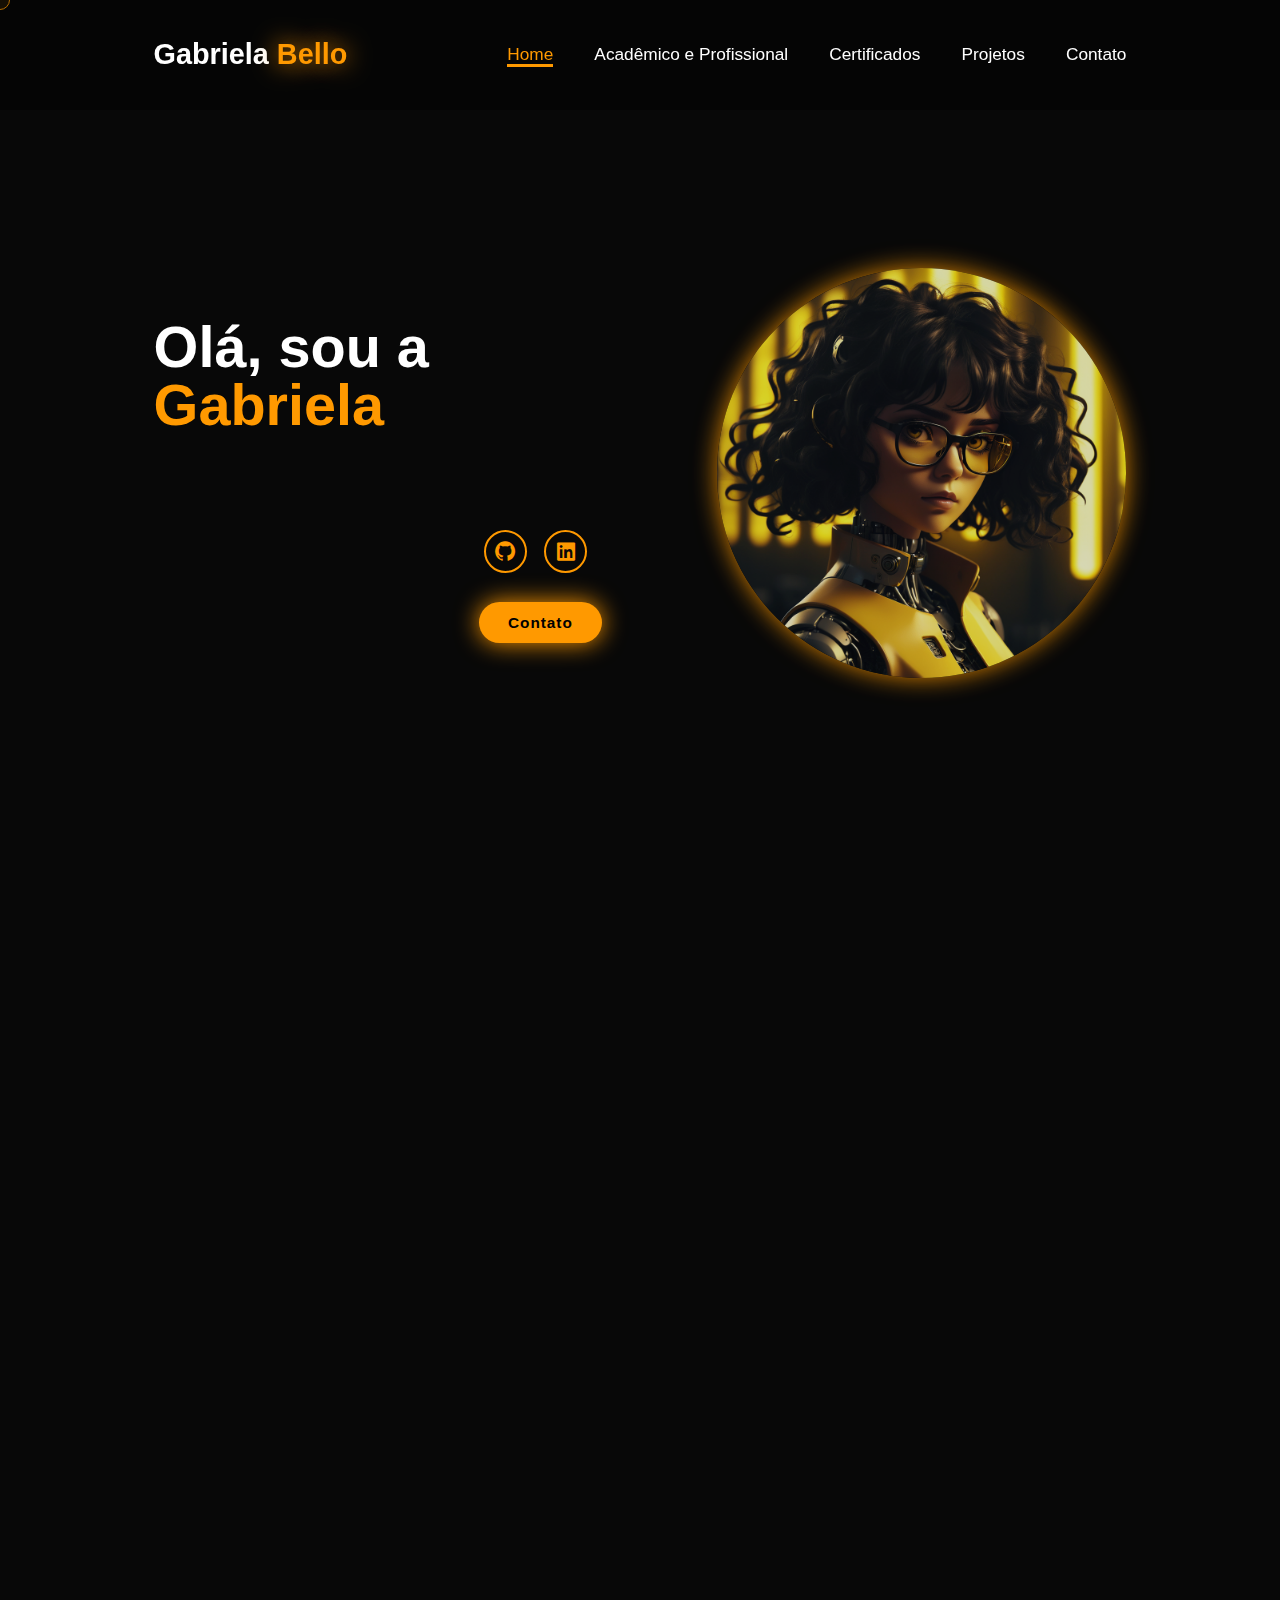
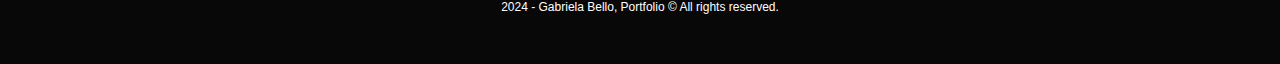
==== commit 6e909ac0: "Add files via upload" ====
--- a/index.html
+++ b/index.html
@@ -417,17 +417,17 @@
             <h2>PROJETOS</h2>
         </div>
         <div class="container-images">
-            <div class="panel active" style="background-image: url('./images/project-1.png');">
-                <h1>UCS ECOMMERCE WEBSITE</h1>
-                <a href="https://gabigbello.github.io/UCS_Ecommerce/public/"><button>VER SITE</button></a>
-            </div>
-            <div class="panel" style="background-image: url('./images/project-2.png');">
-                <h1>Portfolio B&Y</h1>
-                <button>VOCÊ JÁ ESTÁ NO SITE</button>
-            </div>
-            <div class="panel" style="background-image: url('./images/project-3.png');">
-                <h1>RE-DESIGN DE PÁGINA: STANLEY</h1>
-                <button>EM DESENVOLVIMENTO</button>
+            <div class="panel active" style="background-image: url('./images/Proj-hungr.png');">
+                <h1>REACT, NODEJS</h1>
+                <a href="https://gabigbello.github.io/projeto-hungr-react/" target="_blank"><button>VER SITE</button></a>
+            </div>
+            <div class="panel" style="background-image: url('./images/Proj-1.png');">
+                <h1>HTML, CSS, JS, JQUERY</h1>
+                <a href="https://gabigbello.github.io/UCS_Ecommerce/public/" target="_blank"><button>VER SITE</button></a>
+            </div>
+            <div class="panel" style="background-image: url('./images/proj-2.png');">
+                <h1>HTML, CSS, JS, JQUERY</h1>
+                <button style="cursor:none;">VOCÊ JÁ ESTÁ NO SITE</button>
             </div>
             <div class="panel" style="background-image: url('./images/project-5.png');">
                 <a href="https://github.com/gabigbello/Titanic_prediction.git"><button>VER ESTUDO</button></a>
--- a/styles.css
+++ b/styles.css
@@ -19,12 +19,15 @@
 html{
     font-size:60%;
     overflow-x: hidden;
+    width:100%;
 }
 
 body{
     background:var(--bg-color);
     color:var(--text-color);
     cursor:none;
+    overflow-x:hidden;
+    width:100%;
 }
 
 a{
@@ -38,6 +41,7 @@
     border-radius: 50%;
     transform: translate(-50%,-50%);
     pointer-events: none;
+    z-index: 1;
 }   
 
 .outer{
@@ -768,7 +772,7 @@
 
 .panel{
     background-size: cover;
-    background-position: center;
+    background-position: top;
     background-repeat: no-repeat;
     height:80vh;
     border-radius: 50px;
@@ -783,17 +787,17 @@
 .panel h1{
     font-size: 20px;
     position:absolute;
-    bottom:20px;
+    bottom:600px;
     margin:0;
     opacity:0;
     background-color: #080808;
     color:gainsboro;
-    padding:2px 5px; 
+    padding:5px 10px; 
 }
 
 .panel.active{
     flex:12;
-    cursor:url('./cursor.svg'),auto;
+    cursor:none;
 }
 
 .panel.active h1,
@@ -828,6 +832,15 @@
     cursor: pointer;
 }
 
+.panel.active:hover{
+    background-position: bottom;
+    transition: 5s;
+}
+
+.panel button .not-clickable{
+    cursor:none;
+}
+
 @media (max-width:480px){
     .container{
         width:100vw;
@@ -875,22 +888,31 @@
 
 /* APARECER DURANTE SCROLL */
 
-@keyframes appear{
-    from{
-       opacity:0;
-       scale:0.5; 
-    }
-    to{
-        opacity:1;
-        scale:1;
+@keyframes appear {
+    from {
+        opacity: 0;
+        transform: scale(0.5);
+    }
+    to {
+        opacity: 1;
+        transform: scale(1);
     }
 }
 
 section,
 #knowledge,
 #container_one {
-    animation: appear linear;
-    animation-timeline: view();
-    animation-range:entry 0% cover 40%;
-}
-
+    opacity: 0;
+    transform: scale(0.5);
+    transition: opacity 1s ease-out, transform 1s ease-out;
+}
+
+.section-visible {
+    opacity: 1;
+    transform: scale(1);
+    animation: appear 1s forwards;
+}
+
+
+/* RESPONSIVIDADE */
+
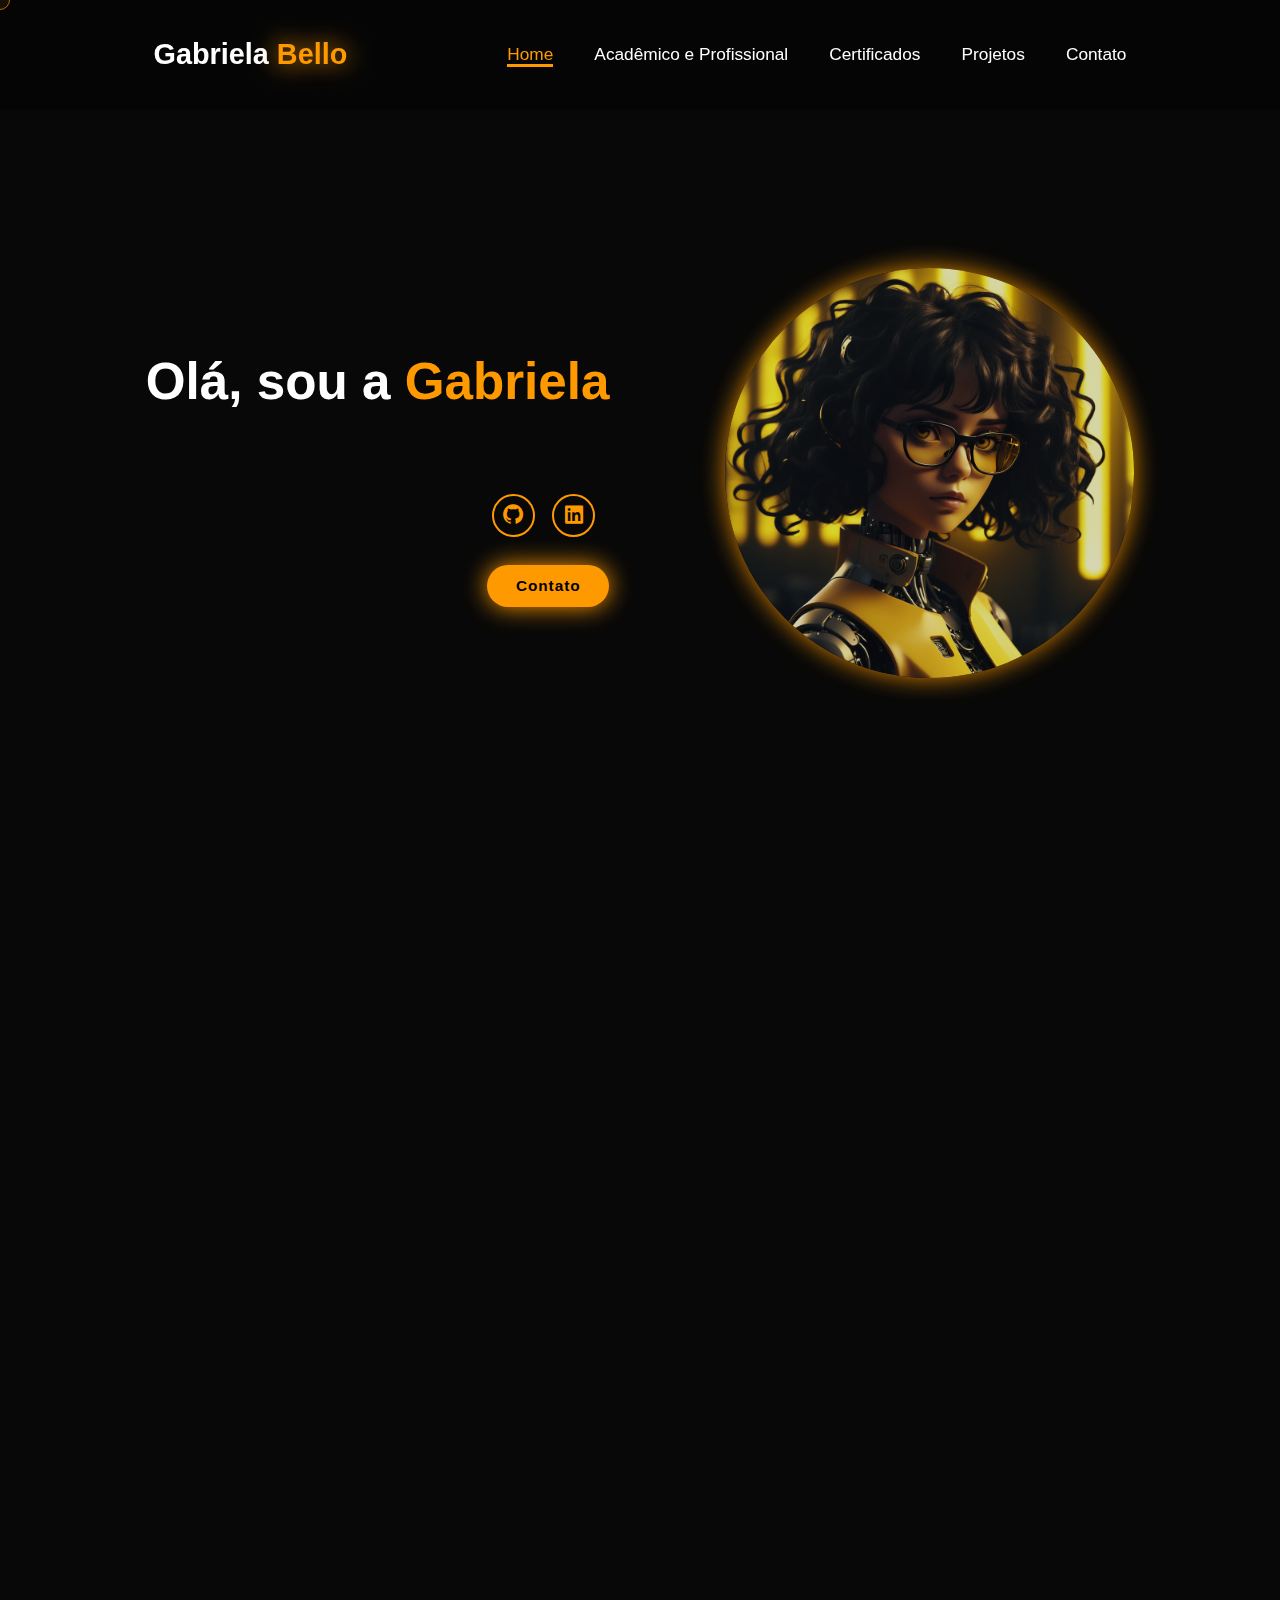
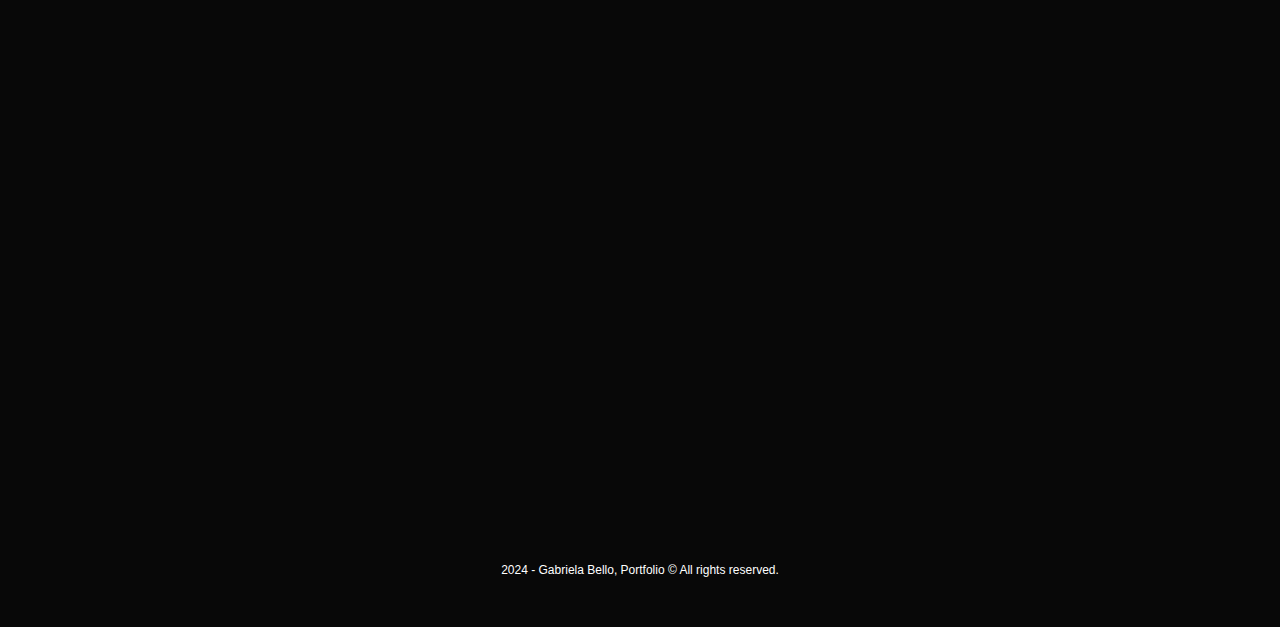
==== commit 3b6b7bc1: "Add files via upload" ====
--- a/index.html
+++ b/index.html
@@ -411,10 +411,10 @@
         </div>
     </div>
 
-    <!--PROJETOS-->
+    <!--PROJETOS 1-->
     <section class="projects" id="projects">
         <div class="title-projects">
-            <h2>PROJETOS</h2>
+            <h2>PROJETOS - FRONT-END & FULL-STACK WEB DEVELOPMENT</h2>
         </div>
         <div class="container-images">
             <div class="panel active" style="background-image: url('./images/Proj-hungr.png');">
@@ -429,14 +429,50 @@
                 <h1>HTML, CSS, JS, JQUERY</h1>
                 <button style="cursor:none;">VOCÊ JÁ ESTÁ NO SITE</button>
             </div>
-            <div class="panel" style="background-image: url('./images/project-5.png');">
-                <a href="https://github.com/gabigbello/Titanic_prediction.git"><button>VER ESTUDO</button></a>
-            </div>
-            <div class="panel" style="background-image: url('./images/project-7.png');">
-                <a href="https://github.com/gabigbello/House_prices.git"><button>VER ESTUDO</button></a>
-            </div>
-        </div>
-        </div>
+        </div>
+        </div>
+    </section>
+
+        <!--PROJETOS 2-->
+    <section class="projects-machine">
+            <div class="title-projects-machine">
+                <h2>PROJETOS DE AUTOMAÇÃO, IA, MACHINE LEARNING E DATA SCIENCE</h2>
+            </div>
+            <div class="container-images-machine">
+                <div class="images-machine">
+                    <img src="./images/titanic.png" alt="">
+                    <div class="content">
+                    <h2>Projeto de machine learning para previsão de sobreviventes do Titanic</h2>
+                    <p>Feito a partir de um dataset com dados de todos os passageiros do Titanic, o objetivo do estudo é criar um modelo de machine learning que seja capaz de fazer a previsão de sobrevivência de novos passageiros.</p>
+                    <a href="https://github.com/gabigbello/Titanic_prediction.git"><button>GITHUB</button></a>
+                    </div>
+                </div>
+                <div class="images-machine">
+                    <img src="./images/houses.png" alt="">
+                    <div class="content">
+                    <h2>Projeto de machine learning para previsão de valores de casas</h2>
+                    <p>Feito a partir de um dataset com dados variados de casas, o objetivo do estudo é criar um modelo de machine learning que seja capaz de fazer a previsão do valor de uma nova casa a partir de informações diferenciadas.</p>
+                    <a href="https://github.com/gabigbello/House_prices.git"><button>GITHUB</button></a>
+                    </div>
+                </div>
+                <div class="images-machine">
+                    <img src="./images/pyautogui.png" alt="">
+                    <div class="content">
+                    <h2>RPA para curtir postagens do Instagram</h2>
+                    <p>Feito a partir da utilização do Pyautogui, este RPA solicita as informações de acesso ao Instagram e a conta das postagens a serem curtidas, faz o acesso e curte a última postagem da conta informada, fechando o navegador após conclusão.</p>
+                    <a href="https://github.com/gabigbello/bot_instagram.git"><button>GITHUB</button></a>
+                    </div>
+                </div>
+                <div class="images-machine">
+                    <img src="./images/virtual-assist.png" alt="">
+                    <div class="content">
+                    <h2>Assistente virtual com API do OpenAI</h2>
+                    <p>Um modelo de assistente virtual baseado no aprendizado de Q&A de uma loja de eletrônicos e criado utilizando-se o API do OpenAI, com visualização a partir de Streamlit.</p>
+                    <a href="https://github.com/gabigbello/Personal_assistant_chatbot.git"><button>GITHUB</button></a>
+                    </div>
+                </div>
+            </div>
+            </div>
     </section>
 
     <!--CONTATO-->
--- a/styles.css
+++ b/styles.css
@@ -146,14 +146,16 @@
 .home-content h3{
     margin-bottom: 2rem;
     margin-top: 1rem;
-    font-size: 3.5rem;
+    font-size: 2vw;
+    text-wrap: nowrap;
 }
 
 .home-content h1{
-    font-size:6rem;
+    font-size:4vw;
     font-weight: 700;
     margin-top:1.5rem;
     line-height:1;
+    text-wrap: nowrap;
 }
 
 .home-img img{
@@ -241,9 +243,10 @@
 }
 
 .text-animation{
-    font-size: 32px;
+    font-size: 30vw;
     font-weight: 600;
     min-width:280px;
+    text-align: center;
 }
 
 .text-animation span{
@@ -252,7 +255,7 @@
 }
 
 .text-animation span::before{
-    content:"Front-end developer";
+    content:"Automação de processos/RPA";
     color:var(--main-color);
     animation: words 20s infinite;
 }
@@ -277,15 +280,15 @@
 @keyframes words{
     0%,
     20%{
-        content:"Desenvolvedora Front-end";
+        content:"Ciência de dados & IA";
     }
     21%,
     40%{
-        content: "Desenvolvedora Python";
+        content: "Machine Learning";
     }
     41%,
     60%{
-        content: "Desenvolvedora Full-stack";
+        content: "Automação de processos/RPA";
     }
     61%,
     80%{
@@ -293,7 +296,7 @@
     }
     81%,
     100%{
-        content:"Cientista de dados & IA";
+        content:"Desenvolvedora Front-end";
     }
 }
 
@@ -556,6 +559,11 @@
 
 /*-----------------------------------*/
 
+.timeline{
+    overflow-x:auto;
+    white-space: nowrap;
+}
+
 .timeline ol{
     font-size: 0;
     width: 100vw;
@@ -753,13 +761,29 @@
     align-items: center;
     height:140vh;
     padding-top:40px;
-}
-
-.projects .title-projects h2{
+    margin-bottom: 0px;
+}
+
+.projects .title-projects {
+    position: absolute;
+    left: 0; /* Posiciona à esquerda */
+    display: flex;
+    justify-content: center;
+    align-items: center;
+    height: 100vh; 
+    margin-left:100px;
+    margin-top:250px;
+}
+
+.projects .title-projects h2 {
     transform: rotate(-90deg);
-    font-size: 28px;
-    margin-bottom:120px;
-    color:#ffbb55;
+    font-size: 16px;
+    margin: 0;
+    text-wrap: nowrap;
+    padding: 0;
+    width: 100px;
+    text-align: center;
+    color: #ffbb55;
 }
 
 .projects .container-images{
@@ -854,6 +878,64 @@
     }
 }
 
+/* PROJECTS 2 */
+
+.projects-machine .title-projects-machine h2{
+    color: #ffbb55;
+    font-size:20px;
+    margin-bottom: 100px;
+    margin-top:0px;
+}
+
+.projects-machine .container-images-machine .images-machine{
+    display:flex;
+    justify-content: center;
+    align-items: center;
+    height:50vh;
+}
+
+.projects-machine .container-images-machine .images-machine img{
+    width:30%;
+    border-radius: 10%;
+    margin-right:30px;
+}
+
+.projects-machine .container-images-machine .images-machine .content{
+    padding:30px;
+}
+
+.projects-machine .container-images-machine .images-machine .content h2{
+    font-size:16px;
+    padding-bottom: 10px;
+    color:#ff9900;
+}
+
+.projects-machine .container-images-machine .images-machine .content p{
+    font-size: 12px;
+    line-height: 20px;
+    padding-right:80px;
+    padding-bottom: 20px;
+}
+
+.projects-machine .container-images-machine .images-machine .content a button{
+    background-color: #ff9900;
+    color:#080808;
+    font-weight: 600;
+    padding:10px 20px;
+    border-radius: 10px;
+    cursor: pointer;
+}
+
+.projects-machine .container-images-machine .images-machine .content a button:hover{
+    background-color: #845002;
+    color:#cfcfcf;
+}
+
+
+
+
+
+
 /* CONTATO */
 
 .contato{
@@ -916,3 +998,105 @@
 
 /* RESPONSIVIDADE */
 
+@media(max-width:1210px){
+    .header .navbar{
+        display: none;
+    }
+
+    .header{
+        justify-content: center;
+        padding: 4rem 0;
+    }
+
+    .logo {
+        margin: 0 auto;
+    }
+
+    .home{
+        display: flex;
+        flex-direction: column-reverse;
+        gap:8rem;
+    }
+
+    .home .home-img img{
+        width:200px;
+    }
+
+    .home .home-content{
+        align-items: center;
+    }
+
+    .projects .container-images{
+        flex-direction: column;
+    }
+
+    .panel{
+        height:50vh;
+    }
+
+    .panel.active{
+        flex:10;
+    }
+
+    .panel h1{
+        bottom:500px;
+    }
+
+}
+
+@media(max-width:830px){
+
+    .knowledge .conhecimentos ol{
+        display: grid;
+        grid-template-columns: 1fr 1fr 1fr 1fr;
+        margin-left:10vw;
+        margin-top:10vh;
+        margin-bottom:5vh;
+    }
+
+    .container .content .boxes{
+        display:flex;
+        flex-direction: column;
+    }
+
+    .container{
+        margin-top:10vh;
+    }
+    .container .content .boxes .box_one,
+    .container .content .boxes .box_two{
+        height:40vh;
+    }
+}
+
+@media(max-width:380px){
+    .projects .container-images a{
+        font-size:5vw;
+        left:13px;
+    }
+
+    .projects .container-images button{
+        font-size:3vw;
+    }
+
+    .panel.active{
+        flex:5;
+    }
+
+    .contato{
+        display: flex;
+        flex-direction: column;
+        justify-content: center;
+        align-items: center;
+        text-align: center;
+    }
+
+    .contato .main-info{
+        margin-right:10px;
+    }
+
+    .contato .main-info h2{
+        font-size:5vw;
+        text-align: center;
+    }
+}
+
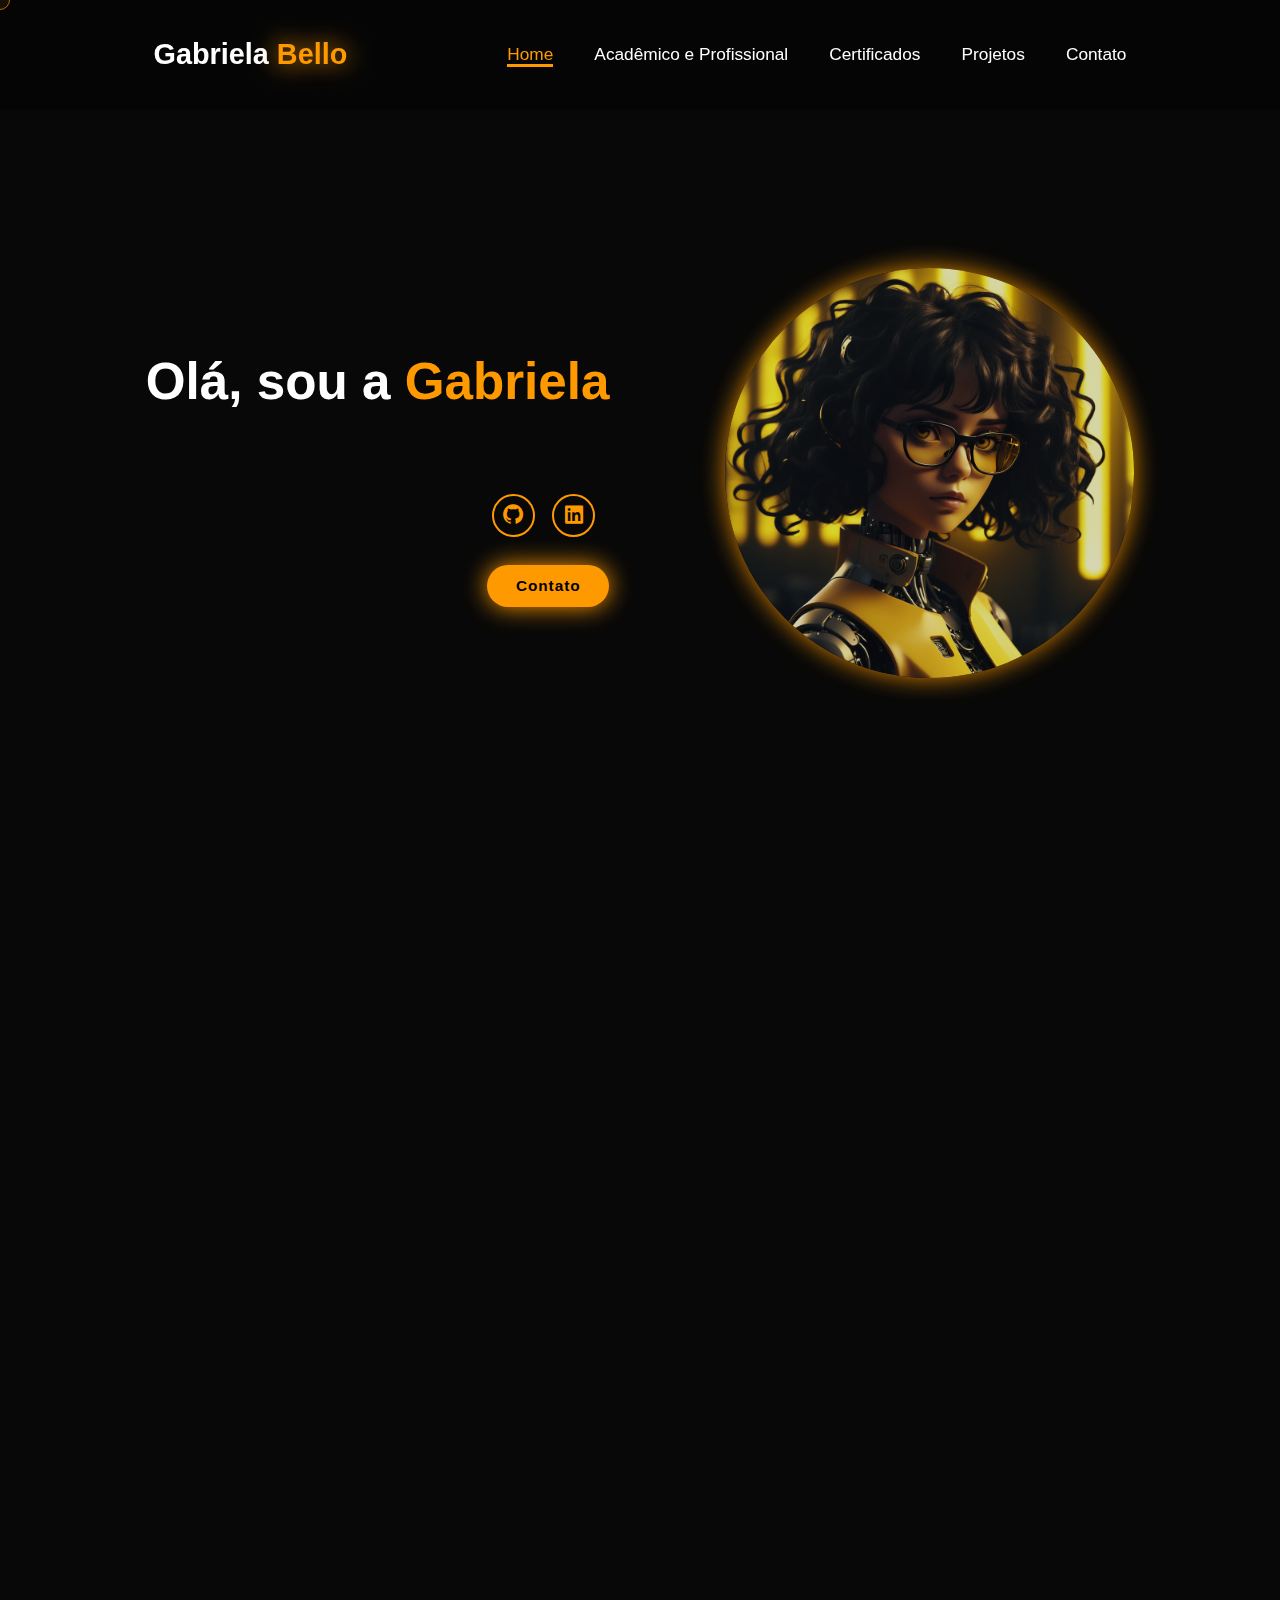
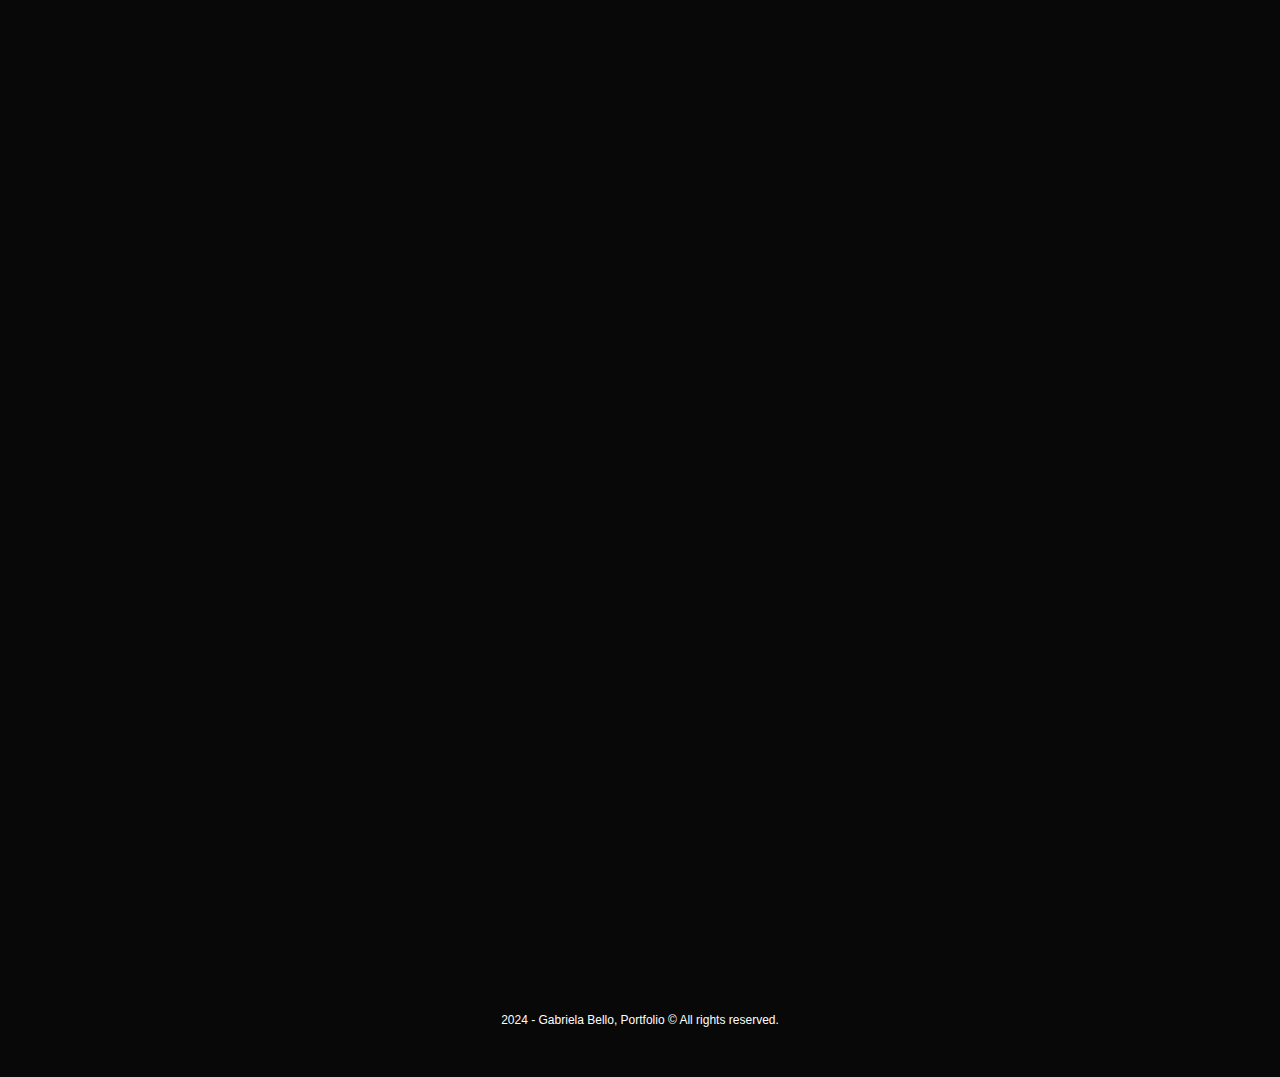
==== commit c4971d90: "Update index.html" ====
--- a/index.html
+++ b/index.html
@@ -411,32 +411,10 @@
         </div>
     </div>
 
-    <!--PROJETOS 1-->
-    <section class="projects" id="projects">
-        <div class="title-projects">
-            <h2>PROJETOS - FRONT-END & FULL-STACK WEB DEVELOPMENT</h2>
-        </div>
-        <div class="container-images">
-            <div class="panel active" style="background-image: url('./images/Proj-hungr.png');">
-                <h1>REACT, NODEJS</h1>
-                <a href="https://gabigbello.github.io/projeto-hungr-react/" target="_blank"><button>VER SITE</button></a>
-            </div>
-            <div class="panel" style="background-image: url('./images/Proj-1.png');">
-                <h1>HTML, CSS, JS, JQUERY</h1>
-                <a href="https://gabigbello.github.io/UCS_Ecommerce/public/" target="_blank"><button>VER SITE</button></a>
-            </div>
-            <div class="panel" style="background-image: url('./images/proj-2.png');">
-                <h1>HTML, CSS, JS, JQUERY</h1>
-                <button style="cursor:none;">VOCÊ JÁ ESTÁ NO SITE</button>
-            </div>
-        </div>
-        </div>
-    </section>
-
         <!--PROJETOS 2-->
     <section class="projects-machine">
             <div class="title-projects-machine">
-                <h2>PROJETOS DE AUTOMAÇÃO, IA, MACHINE LEARNING E DATA SCIENCE</h2>
+                <h2>PROJETOS DE MACHINE LEARNING, DATA SCIENCE, IA E AUTOMAÇÃO</h2>
             </div>
             <div class="container-images-machine">
                 <div class="images-machine">
@@ -471,8 +449,38 @@
                     <a href="https://github.com/gabigbello/Personal_assistant_chatbot.git"><button>GITHUB</button></a>
                     </div>
                 </div>
-            </div>
-            </div>
+                <div class="images-machine">
+                    <img src="./images/electronic.png" alt="">
+                    <div class="content">
+                    <h2>Análise em SQL, Power BI e Python de Loja de Eletrônicos</h2>
+                    <p>Uma análise de uma loja de Eletrônicos a partir de um dataset da Kaggle, onde foi feito tratamento e análise inicial em SQL e Python, e visualização com Power BI.</p>
+                    <a href="https://github.com/gabigbello/electronic_store"><button>GITHUB</button></a>
+                    </div>
+                </div>
+            </div>
+            </div>
+    </section>
+
+        <!--PROJETOS 1-->
+    <section class="projects" id="projects">
+        <div class="title-projects">
+            <h2>PROJETOS - FRONT-END WEB DEVELOPMENT</h2>
+        </div>
+        <div class="container-images">
+            <div class="panel active" style="background-image: url('./images/Proj-hungr.png');">
+                <h1>REACT, NODEJS</h1>
+                <a href="https://gabigbello.github.io/projeto-hungr-react/" target="_blank"><button>VER SITE</button></a>
+            </div>
+            <div class="panel" style="background-image: url('./images/Proj-1.png');">
+                <h1>HTML, CSS, JS, JQUERY</h1>
+                <a href="https://gabigbello.github.io/UCS_Ecommerce/public/" target="_blank"><button>VER SITE</button></a>
+            </div>
+            <div class="panel" style="background-image: url('./images/proj-2.png');">
+                <h1>HTML, CSS, JS, JQUERY</h1>
+                <button style="cursor:none;">VOCÊ JÁ ESTÁ NO SITE</button>
+            </div>
+        </div>
+        </div>
     </section>
 
     <!--CONTATO-->
@@ -503,4 +511,4 @@
 
     <script src="./index.js"></script>
 </body>
-</html>+</html>
--- a/styles.css
+++ b/styles.css
@@ -280,15 +280,15 @@
 @keyframes words{
     0%,
     20%{
-        content:"Ciência de dados & IA";
+        content:"Desenvolvedora Front-end";
     }
     21%,
     40%{
-        content: "Machine Learning";
+        content: "Desenvolvedora Full-stack";
     }
     41%,
     60%{
-        content: "Automação de processos/RPA";
+        content: "Desenvolvedora Python";
     }
     61%,
     80%{
@@ -296,7 +296,7 @@
     }
     81%,
     100%{
-        content:"Desenvolvedora Front-end";
+        content:"Cientista de dados & IA";
     }
 }
 
@@ -932,10 +932,6 @@
 }
 
 
-
-
-
-
 /* CONTATO */
 
 .contato{
@@ -1066,9 +1062,10 @@
     .container .content .boxes .box_two{
         height:40vh;
     }
-}
-
-@media(max-width:380px){
+
+}
+
+@media(max-width:420px){
     .projects .container-images a{
         font-size:5vw;
         left:13px;
@@ -1098,5 +1095,58 @@
         font-size:5vw;
         text-align: center;
     }
-}
-
+
+    .container .content .boxes .box_one{
+        height:50vh;
+        width: 80vw;
+    }
+    .container .content .boxes .box_two{
+        height:50vh;
+        width: 80vw;
+    }
+
+    .projects .title-projects h2{
+        transform: rotate(0deg);
+        margin-bottom: 150vh;
+        text-wrap: wrap;
+        font-size: 14px;
+        width:50vw;
+    }
+
+    .projects-machine .title-projects-machine h2{
+        color: #ffbb55;
+        font-size:14px;
+        margin-bottom: 100px;
+        margin-top:0px;
+        text-align: center;
+    }
+
+    .projects-machine .container-images-machine .images-machine{
+        display:flex;
+        flex-direction: column;
+        justify-content: center;
+        align-items: center;
+        height:50vh;
+        margin-bottom: 150px;
+    }
+
+    .projects-machine .container-images-machine .images-machine img{
+        width:70vw;
+        margin-left:8vw;
+    }
+
+    .projects-machine .container-images-machine .images-machine .content{
+        text-align: center;
+    }
+
+    .projects-machine .container-images-machine .images-machine .content p{
+        font-size: 12px;
+        line-height: 20px;
+        padding-right:10px;
+        padding-bottom: 20px;
+        text-wrap:pretty;
+    }
+
+
+}
+
